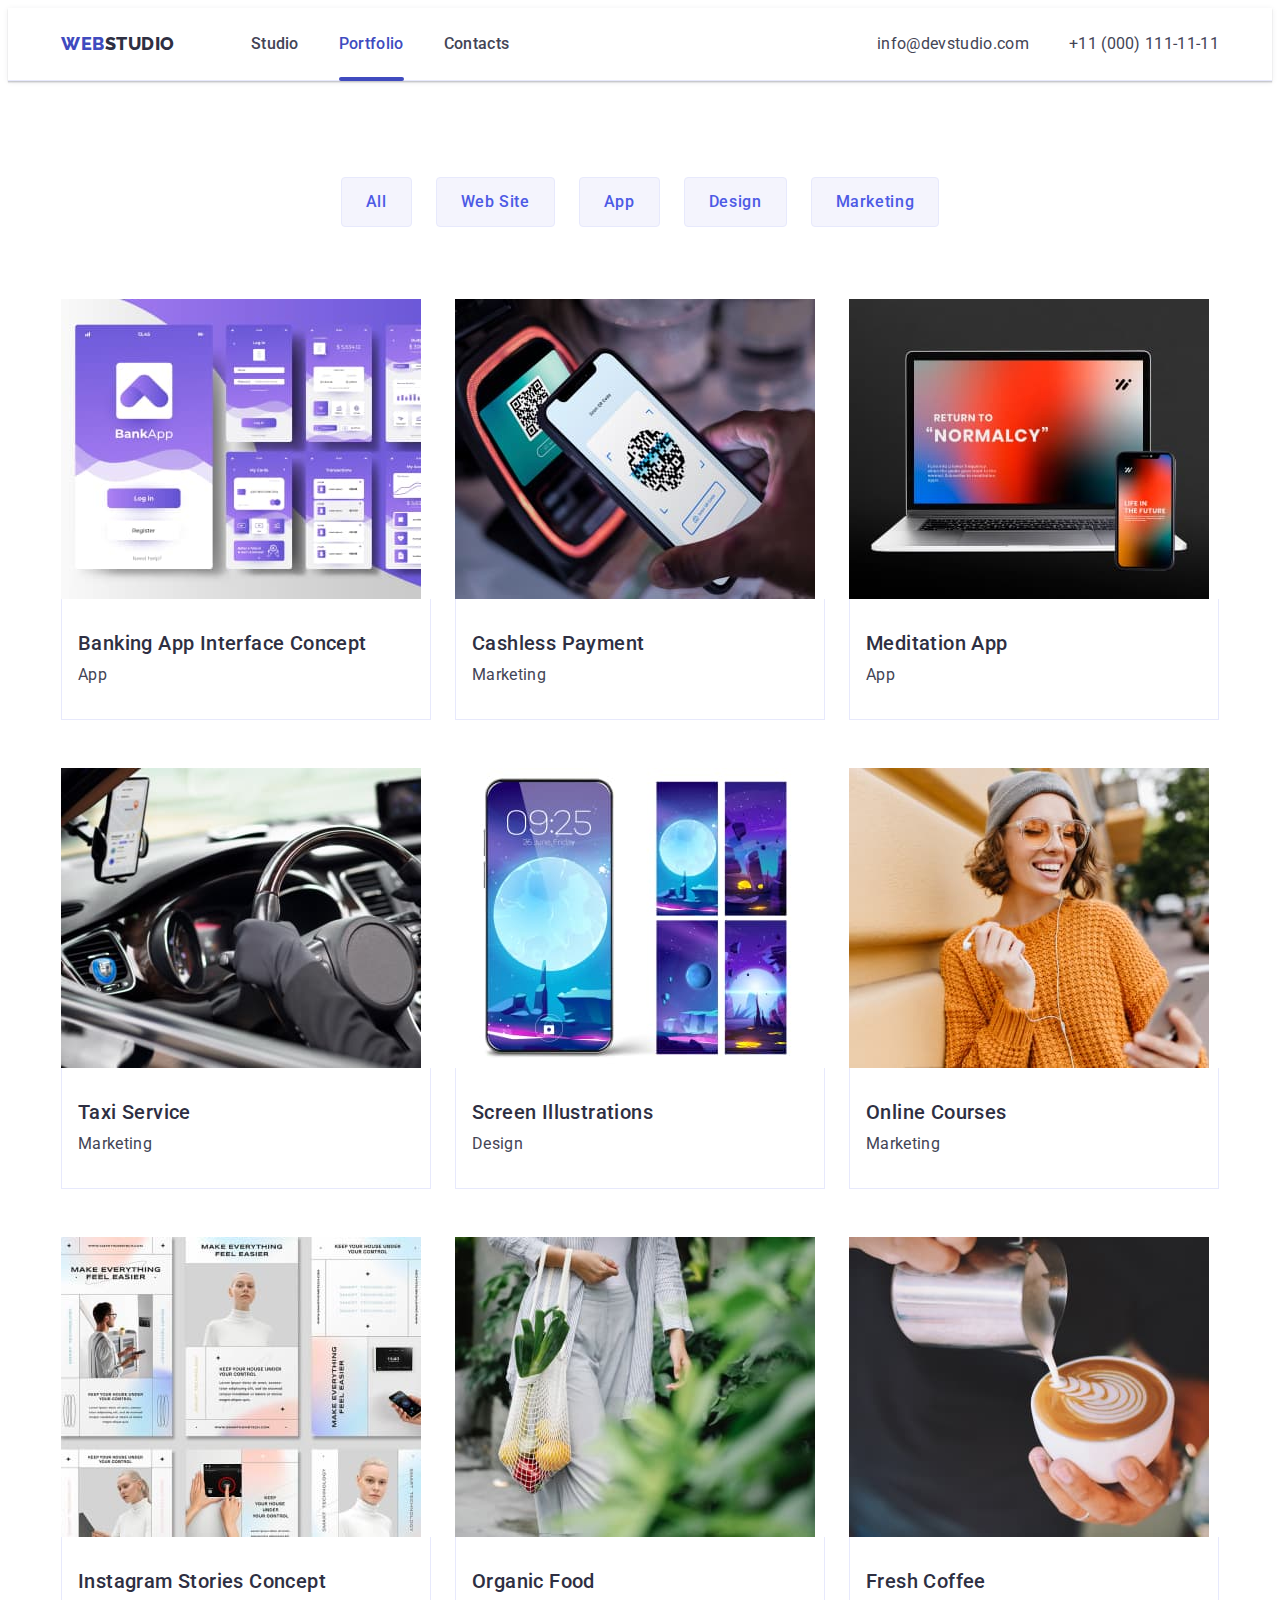
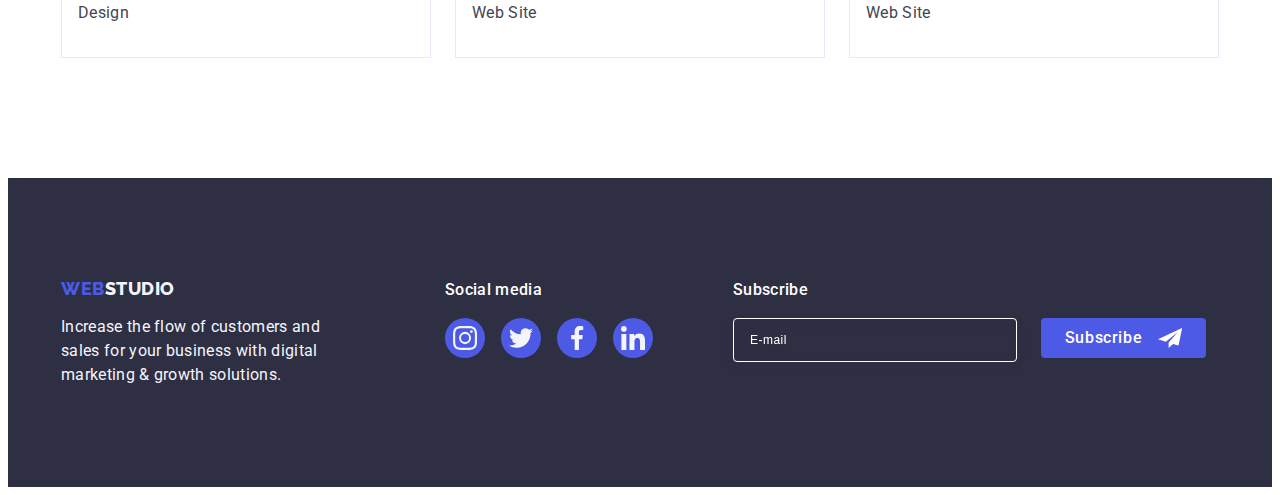
==== portfolio.html @ e2576be2 "Initial commit" ====
<!DOCTYPE html>
<html lang="en">
  <head>
    <meta charset="UTF-8" />
    <meta http-equiv="X-UA-Compatible" content="IE=edge" />
    <meta name="viewport" content="width=device-width, initial-scale=1.0" />
    <title>WebStudio</title>
    <link
      rel="stylesheet"
      href="https://cdnjs.cloudflare.com/ajax/libs/modern-normalize/2.0.0/modern-normalize.min.css"
      integrity="sha512-4xo8blKMVCiXpTaLzQSLSw3KFOVPWhm/TRtuPVc4WG6kUgjH6J03IBuG7JZPkcWMxJ5huwaBpOpnwYElP/m6wg=="
      crossorigin="anonymous"
      referrerpolicy="no-referrer"
    />
    <link rel="preconnect" href="https://fonts.googleapis.com" />
    <link rel="preconnect" href="https://fonts.gstatic.com" crossorigin />
    <link
      href="https://fonts.googleapis.com/css2?family=Montserrat:wght@400;700&family=Raleway:ital,wght@0,800;1,800&family=Roboto:ital,wght@0,400;0,500;0,700;0,900;1,400;1,500;1,700;1,900&display=swap"
      rel="stylesheet"
    />
    <link rel="stylesheet" href="./css/styles.css" />
  </head>

  <body>
    <header class="header">
      <div class="header-div container">
        <nav class="header-nav">
          <a href="./index.html" class="web link"
            >web<span class="studio">Studio</span></a
          >
          <ul class="navigation-list list">
            <li class="link-nav">
              <a href="./index.html" class="navigation-link link">Studio</a>
            </li>
            <li class="link-nav">
              <a href="./portfolio.html" class="navigation-link link current"
                >Portfolio</a
              >
            </li>
            <li class="link-nav">
              <a href="" class="navigation-link link">Contacts</a>
            </li>
          </ul>
        </nav>

        <address class="address">
          <ul class="address-list list">
            <li class="link-nav">
              <a href="mailto:info@devstudio.com" class="contacts link"
                >info@devstudio.com
              </a>
            </li>
            <li class="link-nav">
              <a href="tel:+110001111111" class="contacts link"
                >+11 (000) 111-11-11
              </a>
            </li>
          </ul>
        </address>
      </div>
    </header>

    <main>
      <!-- section1 -->
      <section class="section-portfolio">
        <div class="main container">
          <h1 class="visually-hidden">Portfolio_Menu</h1>
          <ul class="button-list list">
            <li class="list-portfoliobutton">
              <button type="button" class="button_navportfolio link">
                All
              </button>
            </li>
            <li class="list-portfoliobutton">
              <button type="button" class="button_navportfolio link">
                Web Site
              </button>
            </li>
            <li class="list-portfoliobutton">
              <button type="button" class="button_navportfolio link">
                App
              </button>
            </li>
            <li class="list-portfoliobutton">
              <button type="button" class="button_navportfolio link">
                Design
              </button>
            </li>
            <li class="list-portfoliobutton">
              <button type="button" class="button_navportfolio link">
                Marketing
              </button>
            </li>
          </ul>

          <ul class="full-navigation list">
            <li class="list-portfolioimg">
              <a
                href="./portfolio.html"
                class="portfolioimg link"
                target="_blank"
              >
                <div class="overlay">
                  <img
                    src="./images/8.jpg"
                    alt="Banking App Interface Concept"
                    width="360"
                    height="300"
                  />
                  <p class="overley-text">
                    14 Stylish and User-Friendly App Design Concepts · Task
                    Manager App · Calorie Tracker App · Exotic Fruit Ecommerce
                    App · Cloud Storage App
                  </p>
                </div>

                <div class="div-portfolio-item">
                  <h2 class="service-name">Banking App Interface Concept</h2>
                  <p class="service-app">App</p>
                </div>
              </a>
            </li>
            <li class="list-portfolioimg">
              <a
                href="./portfolio.html"
                class="portfolioimg link"
                target="_blank"
              >
                <div class="overlay">
                  <img
                    src="./images/9.jpg"
                    alt="Cashless Payment"
                    width="360"
                    height="300"
                  />
                  <p class="overley-text">
                    14 Stylish and User-Friendly App Design Concepts · Task
                    Manager App · Calorie Tracker App · Exotic Fruit Ecommerce
                    App · Cloud Storage App
                  </p>
                </div>
                <div class="div-portfolio-item">
                  <h2 class="service-name">Cashless Payment</h2>
                  <p class="service-app">Marketing</p>
                </div>
              </a>
            </li>
            <li class="list-portfolioimg">
              <a
                href="./portfolio.html"
                class="portfolioimg link"
                target="_blank"
              >
                <div class="overlay">
                  <img
                    src="./images/10.jpg"
                    alt="Meditation App "
                    width="360"
                    height="300"
                  />
                  <p class="overley-text">
                    14 Stylish and User-Friendly App Design Concepts · Task
                    Manager App · Calorie Tracker App · Exotic Fruit Ecommerce
                    App · Cloud Storage App
                  </p>
                </div>
                <div class="div-portfolio-item">
                  <h2 class="service-name">Meditation App</h2>
                  <p class="service-app">App</p>
                </div>
              </a>
            </li>
            <li class="list-portfolioimg">
              <a
                href="./portfolio.html"
                class="portfolioimg link"
                target="_blank"
              >
                <div class="overlay">
                  <img
                    src="./images/11.jpg"
                    alt="Taxi Service"
                    width="360"
                    height="300"
                  />
                  <p class="overley-text">
                    14 Stylish and User-Friendly App Design Concepts · Task
                    Manager App · Calorie Tracker App · Exotic Fruit Ecommerce
                    App · Cloud Storage App
                  </p>
                </div>
                <div class="div-portfolio-item">
                  <h2 class="service-name">Taxi Service</h2>
                  <p class="service-app">Marketing</p>
                </div>
              </a>
            </li>
            <li class="list-portfolioimg">
              <a
                href="./portfolio.html"
                class="portfolioimg link"
                target="_blank"
              >
                <div class="overlay">
                  <img
                    src="./images/12.jpg"
                    alt="Screen Illustrations"
                    width="360"
                    height="300"
                  />
                  <p class="overley-text">
                    14 Stylish and User-Friendly App Design Concepts · Task
                    Manager App · Calorie Tracker App · Exotic Fruit Ecommerce
                    App · Cloud Storage App
                  </p>
                </div>
                <div class="div-portfolio-item">
                  <h2 class="service-name">Screen Illustrations</h2>
                  <p class="service-app">Design</p>
                </div>
              </a>
            </li>
            <li class="list-portfolioimg">
              <a
                href="./portfolio.html"
                class="portfolioimg link"
                target="_blank"
              >
                <div class="overlay">
                  <img
                    src="./images/13.jpg"
                    alt="Online Courses"
                    width="360"
                    height="300"
                  />
                  <p class="overley-text">
                    14 Stylish and User-Friendly App Design Concepts · Task
                    Manager App · Calorie Tracker App · Exotic Fruit Ecommerce
                    App · Cloud Storage App
                  </p>
                </div>
                <div class="div-portfolio-item">
                  <h2 class="service-name">Online Courses</h2>
                  <p class="service-app">Marketing</p>
                </div>
              </a>
            </li>
            <li class="list-portfolioimg">
              <a
                href="./portfolio.html"
                class="portfolioimg link"
                target="_blank"
              >
                <div class="overlay">
                  <img
                    src="./images/14.jpg"
                    alt="Instagram Stories Concept"
                    width="360"
                    height="300"
                  />
                  <p class="overley-text">
                    14 Stylish and User-Friendly App Design Concepts · Task
                    Manager App · Calorie Tracker App · Exotic Fruit Ecommerce
                    App · Cloud Storage App
                  </p>
                </div>
                <div class="div-portfolio-item">
                  <h2 class="service-name">Instagram Stories Concept</h2>
                  <p class="service-app">Design</p>
                </div></a
              >
            </li>
            <li class="list-portfolioimg">
              <a
                href="./portfolio.html"
                class="portfolioimg link"
                target="_blank"
              >
                <div class="overlay">
                  <img
                    src="./images/15.jpg"
                    alt="Organic Food"
                    width="360"
                    height="300"
                  />
                  <p class="overley-text">
                    14 Stylish and User-Friendly App Design Concepts · Task
                    Manager App · Calorie Tracker App · Exotic Fruit Ecommerce
                    App · Cloud Storage App
                  </p>
                </div>
                <div class="div-portfolio-item">
                  <h2 class="service-name">Organic Food</h2>
                  <p class="service-app">Web Site</p>
                </div></a
              >
            </li>
            <li class="list-portfolioimg">
              <a
                href="./portfolio.html"
                class="portfolioimg link"
                target="_blank"
              >
                <div class="overlay">
                  <img
                    src="./images/16.jpg"
                    alt="Fresh Coffee"
                    width="360"
                    height="300"
                  />
                  <p class="overley-text">
                    14 Stylish and User-Friendly App Design Concepts · Task
                    Manager App · Calorie Tracker App · Exotic Fruit Ecommerce
                    App · Cloud Storage App
                  </p>
                </div>
                <div class="div-portfolio-item">
                  <h2 class="service-name">Fresh Coffee</h2>
                  <p class="service-app">Web Site</p>
                </div></a
              >
            </li>
          </ul>
        </div>
      </section>
    </main>

    <!-- footer -->
    <footer class="footer">
      <div class="div-footer container">
        <div class="footer-div-container">
          <a class="footer-web link" href="./index.html"
            >web<span class="footer-logo">Studio</span>
          </a>
          <p class="text">
            Increase the flow of customers and sales for your business with
            digital marketing & growth solutions.
          </p>
        </div>
        <div class="footer-social">
          <p class="footer-text">Social media</p>
          <ul class="footer-list-icons">
            <li class="footer-social-icons">
              <a class="footer-social-link" href="">
                <svg class="footer-svg-icons" width="24" height="24">
                  <use href="./images/icons.svg#icon-instagram"></use>
                </svg>
              </a>
            </li>
            <li class="footer-social-icons">
              <a class="footer-social-link" href="">
                <svg class="footer-svg-icons" width="24" height="24">
                  <use href="./images/icons.svg#icon-twitter"></use>
                </svg>
              </a>
            </li>
            <li class="footer-social-icons">
              <a class="footer-social-link" href="">
                <svg class="footer-svg-icons" width="24" height="24">
                  <use href="./images/icons.svg#icon-facebook"></use>
                </svg>
              </a>
            </li>
            <li class="footer-social-icons">
              <a class="footer-social-link" href="">
                <svg class="footer-svg-icons" width="24" height="24">
                  <use href="./images/icons.svg#icon-linkedin"></use>
                </svg>
              </a>
            </li>
          </ul>
        </div>
        <div class="footer-form">
          <p class="footer-p-text">Subscribe</p>
          <form class="form">
            <label class="form-label">
              <input
                class="form-input"
                type="email"
                name="email"
                placeholder="E-mail"
              />
            </label>
            <button class="form-button" type="submit" data-modal-open>
              Subscribe
              <svg class="footer-telegram-icons" width="24" height="24">
                <use href="./images/icons.svg#icon-icon-send"></use>
              </svg>
            </button>
          </form>
        </div>
      </div>
    </footer>
  </body>
</html>
---- css/styles.css ----
img {
  max-width: 100%;
  display: block;
}

:root {
  --primary-font: "Roboto", sans-serif;
  --second-primary-font: "Raleway", sans-serif;
  --primary-color: #434455;
  --secondary-color: #2e2f42;
  --white-color: #ffffff;
  --second-logo-color: #4d5ae5;
  --second-footer-logo-color: #f4f4fd;
  --primary-background-color: #ffffff;
  --secondary-background-color: #2e2f42;
  --gray-background-color: #f4f4fd;
  --accent-color: #4d5ae5;
  --accent-background-color: #f4f4fd;
  --active-accent-background-color: #404bbf;
  --custumers-icons-color: #8e8f99;
}

p,
h1,
h2,
h3,
h4,
h5,
h6 {
  margin-top: 0;
  margin-bottom: 0;
}
ul,
ol {
  padding-left: 0;
  margin: 0;
}

.container {
  width: 100%;
  max-width: 1158px;
  padding: 0 15px;
  margin: auto;
}
body {
  font-family: var(--primary-font);
  color: var(--primary-color);
  background-color: var(--white-color);
}

/* header */

.header {
  display: flex;
  margin: 0 auto;
  border-bottom: 1px solid #e7e9fc;
  box-shadow: 0px 2px 1px rgba(46, 47, 66, 0.08),
    0px 1px 1px rgba(46, 47, 66, 0.16), 0px 1px 6px rgba(46, 47, 66, 0.08);
}
.navigation-link {
  font-family: var(--primary-font);
  font-weight: 500;
  font-size: 16px;
  line-height: 1.5;
  letter-spacing: 0.02em;
  color: var(--secondary-colo);
  text-decoration: none;
  list-style: none;
  display: flex;
  padding-top: 24px;
  padding-bottom: 24px;
  transition: color 250ms cubic-bezier(0.4, 0, 0.2, 1);
}
.start {
  position: relative;
  transition: color 250ms cubic-bezier(0.4, 0, 0.2, 1);
  color: var(--active-accent-background-color);
}
.current:after {
  content: "";
  position: absolute;
  left: 0;
  bottom: -1px;
  background-color: #404bbf;
  height: 4px;
  border-radius: 2px;
  display: block;
  width: 100%;
}
.current {
  color: var(--active-accent-background-color);
  position: relative;
}
.header-nav {
  display: flex;
  align-items: center;
}

.header-div {
  display: flex;
  align-items: center;
}

.navigation-list {
  display: flex;
  flex-direction: row;
  align-items: flex-start;
  padding: 0px;
  gap: 40px;
  text-decoration: none;
}

.navigation-list .navigation-link.start::after {
  position: absolute;
  content: "";
  display: block;
  height: 4px;
  background-color: var(--active-accent-background-color);
  width: 100%;
  left: 0;
  bottom: -1px;
  border-radius: 2px;
}

.web {
  font-family: var(--second-primary-font);
  font-weight: 800;
  font-size: 18px;
  line-height: 1.17;
  letter-spacing: 0.03em;
  text-transform: uppercase;
  color: #404bbf;
  text-decoration: none;
  display: flex;
  flex-direction: row;
  align-items: center;
  flex-grow: 0;
  margin-left: 0px;
  margin-right: 76px;
  position: relative;
}

.studio {
  color: var(--secondary-color);
}

.link-nav {
  list-style: none;
  display: flex;
}

.navigation-link:hover {
  color: var(--active-accent-background-color);
  transition: background-color 250ms cubic-bezier(0.4, 0, 0.2, 1);
}

.navigation-link:focus {
  color: var(--active-accent-background-color);
  transition: background-color 250ms cubic-bezier(0.4, 0, 0.2, 1);
}

.address {
  font-style: normal;
  letter-spacing: 0.02em;
  list-style: none;
  display: flex;
  gap: 8px;
  flex-direction: row;
  margin-left: auto;
}

.address-list {
  display: flex;
  gap: 40px;
}

.contacts.link {
  font-family: var(--primary-font);
  font-style: normal;
  font-weight: 400;
  font-size: 16px;
  line-height: 1.5;
  color: var(--primary-color);
  text-decoration: none;
  transition: color 250ms cubic-bezier(0.4, 0, 0.2, 1);
}

.contacts.link:hover {
  color: var(--active-accent-background-color);
  transition: background-color 250ms cubic-bezier(0.4, 0, 0.2, 1);
  box-shadow: 0px 1px 6px rgba(46, 47, 66, 0.08),
    0px 1px 1px rgba(46, 47, 66, 0.16), 0px 2px 1px rgba(46, 47, 66, 0.08);
}

.contacts.link:focus {
  color: var(--active-accent-background-color);
  transition: background-color 250ms cubic-bezier(0.4, 0, 0.2, 1);
  box-shadow: 0px 1px 6px rgba(46, 47, 66, 0.08),
    0px 1px 1px rgba(46, 47, 66, 0.16), 0px 2px 1px rgba(46, 47, 66, 0.08);
}
/* -----indexhtml -------*/

.button_os {
  background: var(--accent-color);
  font-family: var(--primary-font);
  font-weight: 500;
  font-size: 16px;
  line-height: 1.5;
  color: var(--white-color);
  cursor: pointer;
}

/* section1 */

.div-section-one {
  padding-left: 0px;
}
.name {
  font-size: 56px;
  line-height: 1.07;
  letter-spacing: 0.02em;
  color: var(--white-color);
  text-align: center;
  max-width: 496px;
  margin-left: auto;
  margin-right: auto;
  margin-bottom: 48px;
}

.section-os {
  margin-left: auto;
  margin-right: auto;
  max-width: 1440px;
  color: var(--secondary-color);
  background-color: var(--secondary-color);
  padding: 188px 0;

  background-image: linear-gradient(
      rgba(46, 47, 66, 0.7),
      rgba(46, 47, 66, 0.7)
    ),
    url(../images/herobg.jpg);
  background-repeat: no-repeat;
  background-position: center;
  background-size: cover;
}

.button {
  background-color: var(--accent-color);
  font-family: var(--primary-font);
  font-weight: 500;
  font-size: 16px;
  line-height: 1.5;
  letter-spacing: 0.04em;
  color: var(--white-color);
  cursor: pointer;
  display: block;
  border: none;
  border-radius: 4px;
  gap: 10px;
  width: 169px;
  height: 56px;
  min-width: 169px;
  margin-left: auto;
  margin-right: auto;
  transition: background-color 250ms cubic-bezier(0.4, 0, 0.2, 1);
}
.button:is(:hover, :focus) {
  background-color: #404bbf;
}

/* section 2 */

.div-icon {
  display: flex;
  align-items: center;
  justify-content: center;
  height: 112px;
  background-color: #f4f4fd;
  border-radius: 4px;
  margin-bottom: 8px;
}
.about-us-hidden {
  position: absolute;
  width: 1px;
  height: 1px;
  margin: -1px;
  border: 0;
  padding: 0;
  white-space: nowrap;
  clip-path: inset(100%);
  clip: rect(0 0 0 0);
  overflow: hidden;
}
.visually-hidden {
  position: absolute;
  width: 1px;
  height: 1px;
  margin: -1px;
  border: 0;
  padding: 0;
  white-space: nowrap;
  clip-path: inset(100%);
  clip: rect(0 0 0 0);
  overflow: hidden;
}
.about-us {
  padding: 120px 0;
}

.about_us_menu {
  margin-bottom: 8px;
  font-weight: 500;
  font-size: 20px;
}

.menu-list {
  display: flex;
  gap: 24px;
  flex-direction: row;
}

.description {
  font-family: var(--primary-font);
  font-style: normal;
  font-weight: 400;
  letter-spacing: 0.02em;
  font-size: 16px;
  line-height: 1.5;
  color: var(--primary-color);
}

.description.four {
  text-align: center;
}

.list-aboutus {
  list-style: none;
  font-weight: 500;
  font-size: 20px;
  line-height: 1.2;
  letter-spacing: 0.02em;
  color: var(--secondary-color);
  width: calc((100% - 72px) / 4);
}

/* section 3 */

.section-menu {
  padding-bottom: 120px;
  margin-bottom: 0px;
}

.feature-name {
  font-size: 36px;
  line-height: 1.11;
  text-align: center;
  letter-spacing: 0.02em;
  text-transform: capitalize;
  color: var(--secondary-color);
  margin-bottom: 72px;
}

.feature-list.list {
  list-style: none;
  display: flex;
  gap: 24px;
}

.pictures {
  list-style: none;
  width: calc((100% - 48px) / 3);
  border: 1px solid #e7e9fc;
}
/* section 4 */
.section-team {
  background-color: var(--gray-background-color);
  padding: 120px 0;
}

.our-team {
  background-color: var(--gray-background-color);
  font-size: 36px;
  line-height: 1.11;
  text-align: center;
  letter-spacing: 0.02em;
  text-transform: capitalize;
  color: var(--secondary-color);
  list-style: none;
  margin-bottom: 72px;
}

.portfolioimg link {
  background-color: var(--white-color);
}

.our-team-photo.link {
  font-size: 36px;
  line-height: 1.11;
  text-align: center;
  letter-spacing: 0.02em;
  text-transform: capitalize;
  color: var(--secondary-color);
  background-color: var(--white-color);
  list-style: none;
  display: block;
  flex-basis: calc((100% - 72px) / 4);
  border-radius: 0px 0px 4px 4px;
  box-shadow: 0px 1px 6px rgba(46, 47, 66, 0.08),
    0px 1px 1px rgba(46, 47, 66, 0.16), 0px 2px 1px rgba(46, 47, 66, 0.08);
}

.our-team-list {
  display: flex;
  gap: 24px;
}

.about-us-menu {
  font-family: var(--primary-font);
  font-style: normal;
  font-weight: 500;
  font-size: 20px;
  line-height: 1.2;
  letter-spacing: 0.02em;
  margin-bottom: 8px;
}

.team-name {
  display: flex;
  flex-direction: column;
  justify-content: center;
  align-items: center;
  padding: 32px 0;
}

.circle {
  width: 40px;
  height: 40px;
  border-radius: 50%;
  list-style: none;
}

.cosial-list {
  display: flex;
  gap: 24px;
  justify-content: center;
}

.cosial-link {
  width: 100%;
  height: 100%;
  display: flex;
  align-items: center;
  justify-content: center;
  background-color: var(--accent-color);
  border-radius: 50%;
  transition: background-color 250ms cubic-bezier(0.4, 0, 0.2, 1);
}

.cosial-link:hover,
.cosial-link:focus {
  background-color: #404bbf;
}

.icon {
  fill: #f4f4fd;
}
.description-four {
  font-size: 16px;
  line-height: 1.5;
  letter-spacing: 0.02em;
  text-align: center;
  margin-bottom: 8px;
}

/* section 5 */
.last-section-icons {
  padding: 120px 0;
}
.custumers {
  font-size: 36px;
  line-height: 1.11;
  color: var(--secondary-background-color);
  margin-bottom: 72px;
  text-align: center;
}
.custumers-list {
  display: flex;
  gap: 24px;
  list-style: none;
}
.custumers-list-icons {
  width: calc((100% - 120px) / 6);
  height: 88px;
}
.custumers-div-icon {
  width: 100%;
  height: 100%;
  border: 1px solid #8e8f99;
  border-radius: 4px;
  display: flex;
  align-items: center;
  justify-content: center;
  color: var(--custumers-icons-color);
  transition: border-color 250ms cubic-bezier(0.4, 0, 0.2, 1),
    color 250ms cubic-bezier(0.4, 0, 0.2, 1);
}

.custumers-svg-icons:is(:hover, :focus) {
  border-color: #404bbf;
  color: #404bbf;
}
.custumers-svg-icons {
  fill: currentColor;
}

/* -----footer------*/
.footer-web {
  display: inline-block;
  margin-bottom: 16px;
  font-family: var(--second-primary-font);
  font-weight: 800;
  font-size: 18px;
  line-height: 1.17;
  letter-spacing: 0.03em;
  text-transform: uppercase;
  color: var(--accent-color);
  text-decoration: none;
}

.text {
  color: var(--gray-background-color);
  letter-spacing: 0.02em;
  line-height: 1.5;
  width: 264px;
}

.footer {
  background-color: var(--secondary-color);
  padding: 100px 0;
  display: block;
}

.footer-logo {
  color: var(--gray-background-color);
}
.div-footer {
  display: flex;
  align-items: baseline;
}
.footer-div-container {
  margin-right: 120px;
}
.footer-text {
  font-weight: 500;
  font-size: 16px;
  line-height: 1.5;
  letter-spacing: 0.02em;
  color: var(--white-color);
  margin-bottom: 16px;
}
.footer-list-icons {
  display: flex;
  gap: 16px;
}
.footer-social-icons {
  width: 40px;
  height: 40px;
}
.custumers-div-icon:hover,
.custumers-div-icon:focus {
  color: #404bbf;
  border-color: #404bbf;
}
.footer-social-link {
  list-style: none;
}

.footer-social-link {
  width: 100%;
  height: 100%;
  background-color: var(--accent-color);
  border-radius: 50%;
  display: flex;
  align-items: center;
  justify-content: center;
  transition: background-color 250ms cubic-bezier(0.4, 0, 0.2, 1);
}
.footer-svg-icons {
  fill: var(--gray-background-color);
}
.footer-social-link:is(:hover, :focus) {
  background-color: #31d0aa;
}

/* -----homework5------*/
.footer-p-text {
  margin-bottom: 16px;
  font-weight: 500;
  font-size: 16px;
  line-height: 1.5;
  letter-spacing: 0.02em;
  color: #ffffff;
}
.form {
  display: flex;
  gap: 24px;
}
.form-input {
  width: 264px;
  height: 40px;
  border: 1px solid #ffffff;
  font-size: 12px;
  line-height: 1.5;
  letter-spacing: 0.04em;
  padding-left: 16px;
  filter: drop-shadow(0px 4px 4px rgba(0, 0, 0, 0.15));
  border-radius: 4px;
  color: #ffffff;
  background-color: transparent;
}
.form-button {
  min-width: 165px;
  height: 40px;
  display: flex;
  justify-content: center;
  align-items: center;
  font-family: "Roboto", sans-serif;
  font-size: 16px;
  font-weight: 500;
  line-height: 1.5;
  letter-spacing: 0.04em;
  color: #ffffff;
  cursor: pointer;
  background-color: #4d5ae5;
  border: none;
  border-radius: 4px;
}
.footer-telegram-icons {
  margin-left: 16px;
  fill: #ffffff;
}
.form-input::placeholder {
  color: var(--primary-background-color);
}

.form-button:hover,
.form-button:focus {
  background-color: #31d0aa;
}

/* -----modal window JS------*/
.modal-window {
  position: fixed;
  top: 0;
  left: 0;
  width: 100%;
  height: 100%;
  background-color: rgba(46, 47, 66, 0.4);
  transition: opacity 250ms cubic-bezier(0.4, 0, 0.2, 1);
  visibility: 250ms cubic-bezier(0.4, 0, 0.2, 1);
}

.modal {
  position: absolute;
  top: 50%;
  left: 50%;
  transform: translate(-50%, -50%) scale(1);
  width: 408px;
  min-height: 584px;
  background: #fcfcfc;
  border-radius: 4px;
  transition: transform 250ms cubic-bezier(0.4, 0, 0.2, 1);
  box-shadow: 0px 1px 1px rgba(0, 0, 0, 0.14), 0px 1px 3px rgba(0, 0, 0, 0.12),
    0px 2px 1px rgba(0, 0, 0, 0.2);
  padding-top: 72px;
  padding-left: 24px;
  padding-right: 24px;
  padding-bottom: 24px;
}

.close-window {
  display: flex;
  align-items: center;
  justify-content: center;
  background-color: #e7e9fc;
  position: absolute;
  top: 24px;
  right: 24px;
  width: 24px;
  height: 24px;
  border-radius: 50%;
  border: 1px solid rgba(0, 0, 0, 0.1);
  padding: 0;
  cursor: pointer;
  transition: background-color 250ms cubic-bezier(0.4, 0, 0.2, 1),
    border 250ms cubic-bezier(0.4, 0, 0.2, 1);
}

.close-window:hover,
.close-window:focus {
  background-color: #404bbf;
  border: 0;
  fill: #ffffff;
}

.icon-close {
  transition: fill 250ms cubic-bezier(0.4, 0, 0.2, 1);
  align-items: center;
  justify-content: center;
}

.icon-close:hover,
.icon-close:focus {
  fill: #ffffff;
}
.modal-tittle {
  font-family: "Roboto";
  font-style: normal;
  font-weight: 500;
  font-size: 16px;
  text-align: center;
  letter-spacing: 0.02em;
  color: #2e2f42;
  line-height: 1.5;
  margin-bottom: 16px;
}
.contact-user {
  margin-bottom: 8px;
}
.text-area-user {
  margin-bottom: 16px;
}

.new-modal-form {
  display: flex;
  flex-direction: column;
  border: none;
  max-width: 408px;
  background: #fcfcfc;
  width: 100%;
}

.new-modal-form:focus-within {
  border-color: #2196f3;
}
.modal-label {
  display: block;
  position: relative;
  color: #8e8f99;
  margin-bottom: 4px;
  line-height: 1.17;
  letter-spacing: 0.04em;
  font-size: 12px;
}

.modal-label:focus-within {
  color: #2196f3;
}
.input-form {
  display: block;
  width: 100%;
  height: 40px;
  outline: transparent;
  color: rgba(46, 47, 66, 0.4);
  border-radius: 4px;
  border: 1px solid rgba(46, 47, 66, 0.4);
  background-color: transparent;
  transition: border-color 250ms cubic-bezier(0.4, 0, 0.2, 1);
  resize: none;
  padding-left: 38px;
}
.input-form::placeholder {
  color: #616161;
  font-family: var(--primary-font);
  font-style: normal;
  font-weight: 400;
  font-size: 12px;
  line-height: calc(14 / 12);
  letter-spacing: 0.04em;
  color: rgba(46, 47, 66, 0.4);
}

.input-modal:focus-within + .icon-modal {
  fill: var(--second-logo-color);
}

.form-icons {
  position: absolute;
  fill: #2e2f42;
  top: 50%;
  left: 16px;
  transform: translateY(-50%);
  transition: fill 250ms cubic-bezier(0.4, 0, 0.2, 1);
}
.form-icons:focus {
  fill: #4d5ae5;
}
.label-comment::placeholder {
  color: #8e8f99;
  font-size: 12px;
  line-height: 1.17;
  letter-spacing: 0.04em;
}
.label-comment {
  display: block;
  resize: none;
  width: 100%;
  height: 120px;
  font-size: 12px;
  line-height: 1.17;
  letter-spacing: 0.04em;
  padding: 8px 16px;
  color: rgba(46, 47, 66, 0.4);
  border: 1px solid rgba(46, 47, 66, 0.4);
  border-radius: 4px;
  background-color: transparent;
  outline: transparent;
  transition: border-color 250ms cubic-bezier(0.4, 0, 0.2, 1);
}
.input-form:focus {
  border-color: #4d5ae5;
}
.label-comment:focus {
  border-color: #4d5ae5;
}
input::placeholder {
  color: rgba(46, 47, 66, 0.4);
  font-weight: 400;
}

.check-box {
  margin-bottom: 24px;
}

.checkbox-label {
  font-size: 12px;
  line-height: 1.17;
  letter-spacing: 0.04em;
  color: var(--custumers-icons-color);
}

.check-box-block {
  width: 16px;
  height: 16px;
  border: 1px solid rgba(46, 47, 66, 0.4);
  border-radius: 2px;
  display: inline-flex;
  justify-content: center;
  align-items: center;
  fill: transparent;
  transition: background-color 250ms cubic-bezier(0.4, 0, 0.2, 1),
    border 250ms cubic-bezier(0.4, 0, 0.2, 1),
    fill 250ms cubic-bezier(0.4, 0, 0.2, 1);
  margin-right: 8px;
}
.input-checkbox:focus + .checkbox-label > .check-box-block {
  border-color: var(--active-accent-background-color);
}

.input-checkbox:checked + .checkbox-label > .check-box-block {
  background-color: var(--active-accent-background-color);
  border: none;
  fill: #f4f4fd;
}

.privacy-policy {
  text-decoration-line: underline;
  color: var(--second-logo-color);
}
.send {
  display: block;
  min-width: 169px;
  height: 56px;
  padding: 0;
  align-self: center;
  font-family: "Roboto", sans-serif;
  font-weight: 500;
  font-size: 16px;
  line-height: 1.5;
  letter-spacing: 0.04em;
  cursor: pointer;
  background-color: #4d5ae5;
  border: none;
  border-radius: 4px;
  box-shadow: 0px 4px 4px rgba(0, 0, 0, 0.15);
  transition: background-color 250ms cubic-bezier(0.4, 0, 0.2, 1);
  color: #ffffff;
}
.send:hover,
.send:focus {
  background: var(--active-accent-background-color);
}
.text-area-user {
  margin-bottom: 16px;
}
input:focus + .form-icons {
  fill: #4d5ae5;
  border-color: #4d5ae5;
}
.footer-form {
  margin-left: 80px;
}
.input-icon {
  position: relative;
}
/* -------portfolio page-------- */

.section-portfolio {
  list-style: none;
  padding: 96px 0 120px 0;
}

.button-list {
  text-decoration: none;
  display: flex;
  gap: 24px;
  justify-content: center;
  margin-bottom: 72px;
}

.button_navportfolio {
  background-color: var(--gray-background-color);
  color: var(--accent-color);
  font-family: var(--primary-font);
  font-weight: 500;
  font-size: 16px;
  line-height: 1.5;
  text-align: center;
  letter-spacing: 0.04em;
  text-decoration: none;
  padding: 12px 24px;
  border-radius: 4px;
  border: 1px solid #e7e9fc;
  transition: color 250ms cubic-bezier(0.4, 0, 0.2, 1),
    background-color 250ms cubic-bezier(0.4, 0, 0.2, 1),
    border-color 250ms cubic-bezier(0.4, 0, 0.2, 1),
    box-shadow 250ms cubic-bezier(0.4, 0, 0.2, 1);
}

.list-portfoliobutton {
  list-style: none;
}

.list-portfolioimg {
  list-style: none;
  width: calc((100% - 48px) / 3);
}

.list-portfolioimg:hover,
.list-portfolioimg:focus {
  box-shadow: 0px 1px 6px rgba(46, 47, 66, 0.08),
    0px 1px 1px rgba(46, 47, 66, 0.16), 0px 2px 1px rgba(46, 47, 66, 0.08);
}

.button_navportfolio:is(:hover, :focus) {
  color: var(--white-color);
  background-color: #404bbf;
  cursor: pointer;
  border: 1px solid transparent;
  box-shadow: 0px 3px 1px rgba(0, 0, 0, 0.1), 0px 2px 1px rgba(0, 0, 0, 0.08),
    0px 2px 2px rgba(0, 0, 0, 0.12);
}

.full-navigation {
  display: flex;
  flex-wrap: wrap;
  column-gap: 24px;
  row-gap: 48px;
}

.portfolioimg {
  text-decoration: none;
  display: block;
  transition: box-shadow 250ms cubic-bezier(0.4, 0, 0.2, 1);
}

.portfolioimg:hover,
.portfolioimg:focus {
  box-shadow: 0px 1px 6px rgba(46, 47, 66, 0.08),
    0px 1px 1px rgba(46, 47, 66, 0.16), 0px 2px 1px rgba(46, 47, 66, 0.08);
}

.div-portfolio-item {
  padding: 32px 16px;
  border: 1px solid #e7e9fc;
  border-top: none;
}

.service-name {
  font-weight: 500;
  font-size: 20px;
  line-height: 1.2;
  letter-spacing: 0.02em;
  color: var(--secondary-color);
  text-decoration: none;
  margin-bottom: 8px;
}

.service-app {
  font-size: 16px;
  line-height: 1.5;
  letter-spacing: 0.02em;
  color: var(--primary-color);
  text-decoration: none;
  transform: translateY(0%);
}

.overlay {
  position: relative;
  overflow: hidden;
}

.overley-text {
  top: 0;
  line-height: 1.5;
  font-size: 16px;
  letter-spacing: 0.02em;
  color: var(--gray-background-color);
  padding: 40px 32px;
  position: absolute;
  width: 360px;
  height: 300px;

  background-color: var(--accent-color);
  transform: translateY(100%);
  transition: transform 250ms cubic-bezier(0.4, 0, 0.2, 1);
}

.portfolioimg:hover .overley-text,
.portfolioimg:focus .overley-text {
  transform: translateY(0%);
  box-shadow: 0px 1px 6px rgba(46, 47, 66, 0.08),
    0px 1px 1px rgba(46, 47, 66, 0.16), 0px 2px 1px rgba(46, 47, 66, 0.08);
}

.is-hidden {
  opacity: 0;
  pointer-events: none;
  visibility: hidden;
}
.footer-social-icons {
  list-style: none;
}
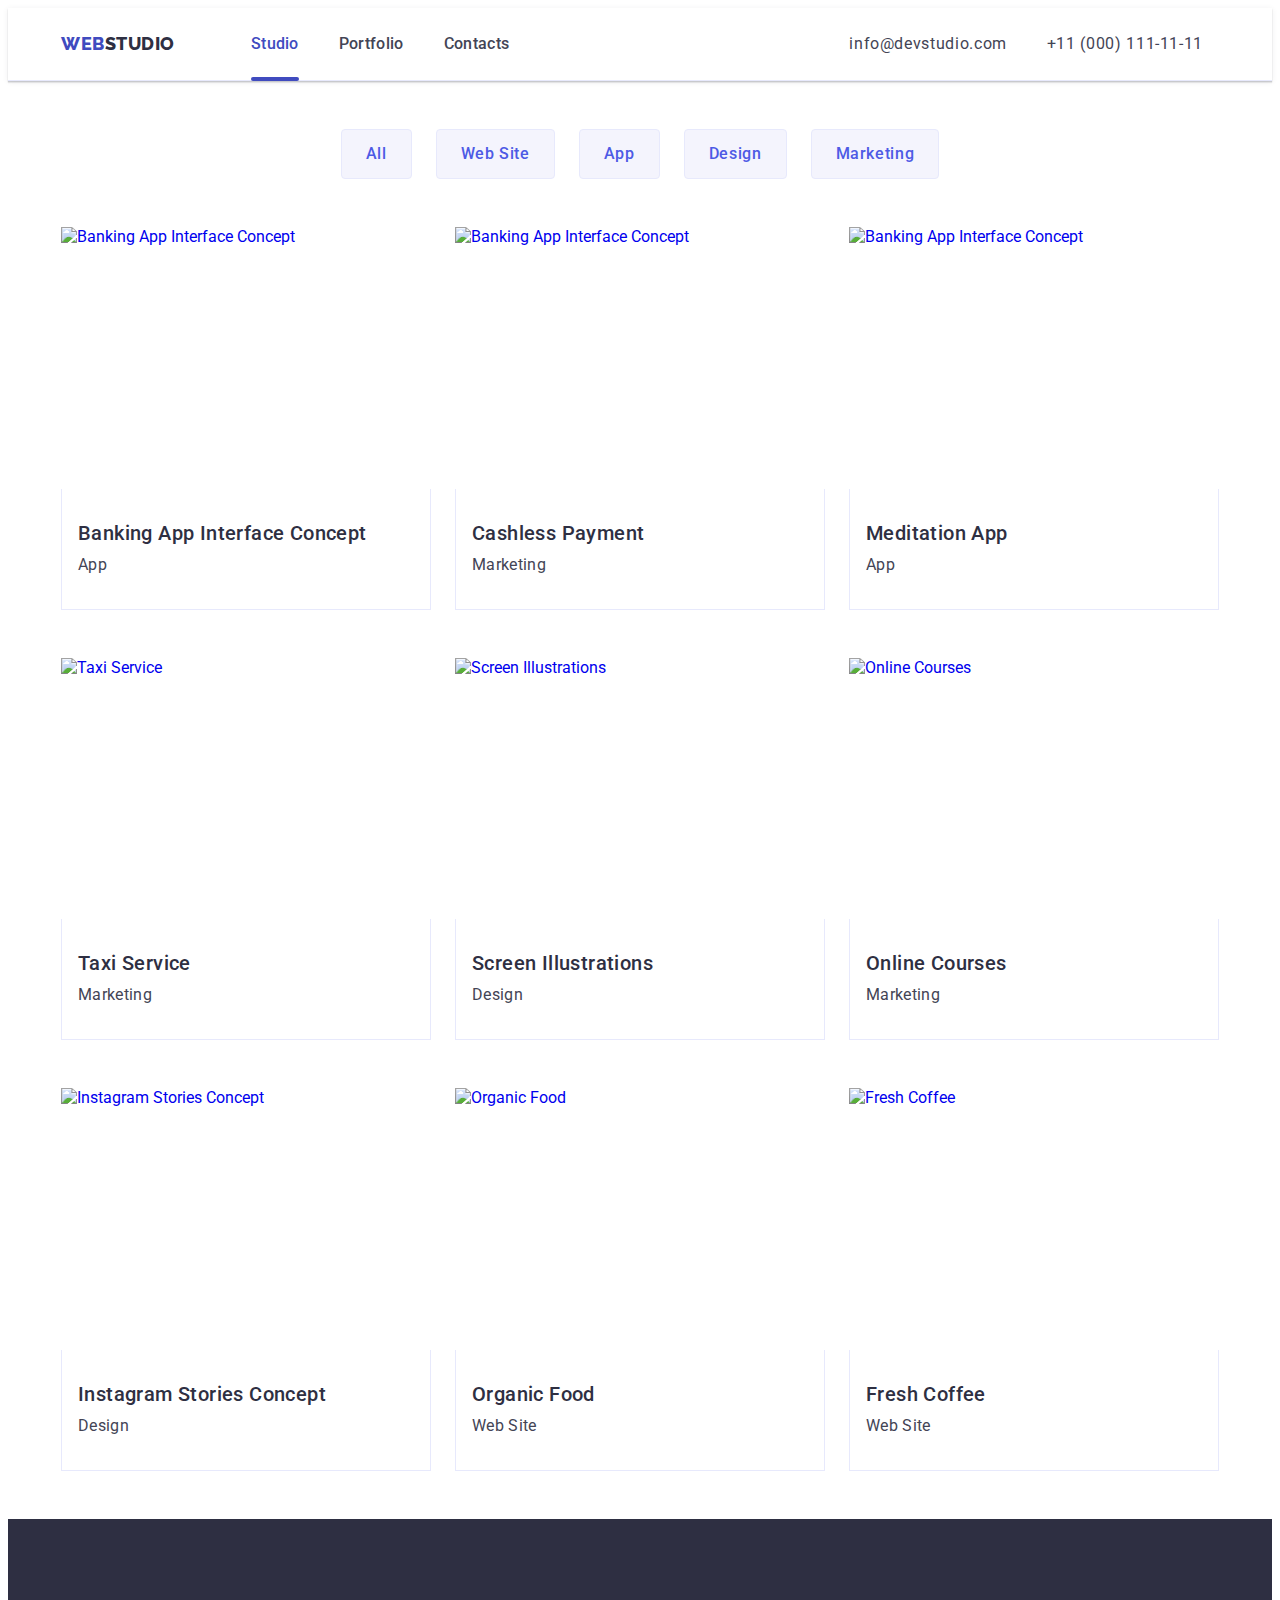
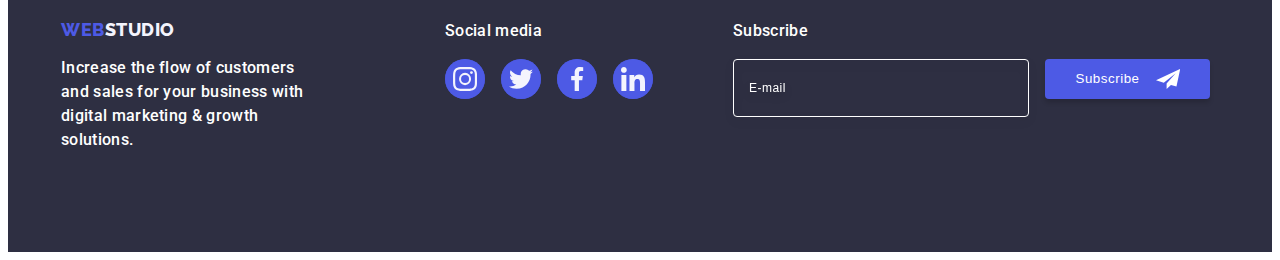
==== commit cf0a7263: "save4" ====
--- a/portfolio.html
+++ b/portfolio.html
@@ -3,6 +3,8 @@
   <head>
     <meta charset="UTF-8" />
     <meta http-equiv="X-UA-Compatible" content="IE=edge" />
+    <meta name="viewport" content="width=device-width, initial-scale=1.0" />
+    <meta charset="utf-8" />
     <meta name="viewport" content="width=device-width, initial-scale=1.0" />
     <title>WebStudio</title>
     <link
@@ -30,10 +32,12 @@
           >
           <ul class="navigation-list list">
             <li class="link-nav">
-              <a href="./index.html" class="navigation-link link">Studio</a>
+              <a href="./index.html" class="navigation-link link start"
+                >Studio</a
+              >
             </li>
             <li class="link-nav">
-              <a href="./portfolio.html" class="navigation-link link current"
+              <a href="./portfolio.html" class="navigation-link link"
                 >Portfolio</a
               >
             </li>
@@ -57,6 +61,78 @@
             </li>
           </ul>
         </address>
+        <button type="button" class="header-burger js-open-menu">
+          <svg class="icon-header-burger" width="32" height="22">
+            <use
+              href="./images/charm_menu-hamburger (1)-converted.svg#icon-charm_menu-hamburger"
+            ></use>
+          </svg>
+        </button>
+      </div>
+      <div class="mobile-container js-menu-container">
+        <button class="mobile-close-btn js-close-menu" type="button">
+          <svg class="" width="8" height="8">
+            <use
+              href="./images/symbol-defs.svg#icon-close-black-18dp-2-1-1-1"
+            ></use>
+          </svg>
+        </button>
+        <nav class="mobile-nav">
+          <ul class="mobile-nav-list list">
+            <li class="mobile-nav-item">
+              <a href="./index.html" class="mobile-link link">Studio</a>
+            </li>
+            <li class="mobile-nav-item">
+              <a href="./portfolio.html" class="mobile-link link">Portfolio</a>
+            </li>
+            <li class="mobile-nav-item">
+              <a href="" class="mobile-link link">Contacts</a>
+            </li>
+          </ul>
+        </nav>
+
+        <div class="mobile-soc-icons">
+          <address class="mobile-contact">
+            <ul class="mobile-contact-list list">
+              <li class="mobile-mail-item">
+                <a href="tel:+110001111111" class="mobile-tel link"
+                  >+11 (000) 111-11-11
+                </a>
+              </li>
+              <li class="mobile-contact-item">
+                <a href="mailto:info@devstudio.com" class="mobile-mail link"
+                  >info@devstudio.com
+                </a>
+              </li>
+            </ul>
+          </address>
+          <ul class="mobile-cosial-list">
+            <li class="mobile-item-list">
+              <a class="mobile-cosial-link" href="">
+                <svg class="mobile-icon" width="24" height="24">
+                  <use href="./images/icons.svg#icon-instagram"></use></svg
+              ></a>
+            </li>
+            <li class="mobile-item-list">
+              <a class="mobile-cosial-link" href=""
+                ><svg class="mobile-icon" width="24" height="24">
+                  <use href="./images/icons.svg#icon-twitter"></use></svg
+              ></a>
+            </li>
+            <li class="mobile-item-list">
+              <a class="mobile-cosial-link" href="">
+                <svg class="mobile-icon" width="24" height="24">
+                  <use href="./images/icons.svg#icon-facebook"></use></svg
+              ></a>
+            </li>
+            <li class="mobile-item-list">
+              <a class="mobile-cosial-link" href=""
+                ><svg class="mobile-icon" width="24" height="24">
+                  <use href="./images/icons.svg#icon-linkedin"></use></svg
+              ></a>
+            </li>
+          </ul>
+        </div>
       </div>
     </header>
 
@@ -101,12 +177,36 @@
                 target="_blank"
               >
                 <div class="overlay">
-                  <img
-                    src="./images/8.jpg"
-                    alt="Banking App Interface Concept"
-                    width="360"
-                    height="300"
-                  />
+                  <picture>
+                    <source
+                      srcset="
+                        ./images/Photo-1.jpg                1x,
+                        ./images/imgportpholiodesk-1-2x.jpg 2x
+                      "
+                      media="(min-width: 1158px)"
+                    />
+                    <source
+                      srcset="
+                        ./images/imgportpholiotab-1-1x.jpg 1x,
+                        ./images/imgportpholiotab-1-2x.jpg 2x
+                      "
+                      media="(min-width: 768px)"
+                    />
+                    <source
+                      srcset="
+                        ./images/imgportpholio-1-1x.jpg 1x,
+                        ./images/imgportfolio-1-2x.jpg  2x
+                      "
+                      media="(max-width: 767px)"
+                    />
+                    <img
+                      src="./images/imgportpholio-1-1x.jpg"
+                      alt="Banking App Interface Concept"
+                      width="396"
+                      height="280"
+                    />
+                  </picture>
+
                   <p class="overley-text">
                     14 Stylish and User-Friendly App Design Concepts · Task
                     Manager App · Calorie Tracker App · Exotic Fruit Ecommerce
@@ -127,12 +227,35 @@
                 target="_blank"
               >
                 <div class="overlay">
-                  <img
-                    src="./images/9.jpg"
-                    alt="Cashless Payment"
-                    width="360"
-                    height="300"
-                  />
+                  <picture>
+                    <source
+                      srcset="
+                        ./images/Photo-2.jpg                1x,
+                        ./images/imgportpholiodesk-2-2x.jpg 2x
+                      "
+                      media="(min-width: 1158px)"
+                    />
+                    <source
+                      srcset="
+                        ./images/imgportpholiotab-2-1x.jpg 1x,
+                        ./images/imgportpholiotab-2-2x.jpg 2x
+                      "
+                      media="(min-width: 768px)"
+                    />
+                    <source
+                      srcset="
+                        ./images/imgportpholio-2-1x.jpg 1x,
+                        ./images/imgportfolio-2-2x.jpg  2x
+                      "
+                      media="(max-width: 767px)"
+                    />
+                    <img
+                      src="./images/imgportpholio-2-1x.jpg"
+                      alt="Banking App Interface Concept"
+                      width="396"
+                      height="280"
+                    />
+                  </picture>
                   <p class="overley-text">
                     14 Stylish and User-Friendly App Design Concepts · Task
                     Manager App · Calorie Tracker App · Exotic Fruit Ecommerce
@@ -152,12 +275,35 @@
                 target="_blank"
               >
                 <div class="overlay">
-                  <img
-                    src="./images/10.jpg"
-                    alt="Meditation App "
-                    width="360"
-                    height="300"
-                  />
+                  <picture>
+                    <source
+                      srcset="
+                        ./images/Photo-3.jpg                1x,
+                        ./images/imgportpholiodesk-3-2x.jpg 2x
+                      "
+                      media="(min-width: 1158px)"
+                    />
+                    <source
+                      srcset="
+                        ./images/imgportpholiotab-3-1x.jpg 1x,
+                        ./images/imgportpholiotab-3-2x.jpg 2x
+                      "
+                      media="(min-width: 768px)"
+                    />
+                    <source
+                      srcset="
+                        ./images/imgportpholio-3-1x.jpg 1x,
+                        ./images/imgportfolio-3-2x.jpg  2x
+                      "
+                      media="(max-width: 767px)"
+                    />
+                    <img
+                      src="./images/imgportpholio-3-1x.jpg"
+                      alt="Banking App Interface Concept"
+                      width="396"
+                      height="280"
+                    />
+                  </picture>
                   <p class="overley-text">
                     14 Stylish and User-Friendly App Design Concepts · Task
                     Manager App · Calorie Tracker App · Exotic Fruit Ecommerce
@@ -177,12 +323,36 @@
                 target="_blank"
               >
                 <div class="overlay">
-                  <img
-                    src="./images/11.jpg"
-                    alt="Taxi Service"
-                    width="360"
-                    height="300"
-                  />
+                  <picture>
+                    <source
+                      srcset="
+                        ./images/Photo-4.jpg                1x,
+                        ./images/imgportpholiodesk-4-2x.jpg 2x
+                      "
+                      media="(min-width: 1158px)"
+                    />
+                    <source
+                      srcset="
+                        ./images/imgportpholiotab-4-1x.jpg 1x,
+                        ./images/imgportpholiotab-4-2x.jpg 2x
+                      "
+                      media="(min-width: 768px)"
+                    />
+                    <source
+                      srcset="
+                        ./images/imgportpholio-4-1x.jpg 1x,
+                        ./images/imgportfolio-4-2x.jpg  2x
+                      "
+                      media="(max-width: 767px)"
+                    />
+                    <img
+                      src="./images/imgportpholio-4-1x.jpg"
+                      alt="Taxi Service"
+                      width="396"
+                      height="280"
+                    />
+                  </picture>
+
                   <p class="overley-text">
                     14 Stylish and User-Friendly App Design Concepts · Task
                     Manager App · Calorie Tracker App · Exotic Fruit Ecommerce
@@ -202,12 +372,36 @@
                 target="_blank"
               >
                 <div class="overlay">
-                  <img
-                    src="./images/12.jpg"
-                    alt="Screen Illustrations"
-                    width="360"
-                    height="300"
-                  />
+                  <picture>
+                    <source
+                      srcset="
+                        ./images/Photo-5.jpg                1x,
+                        ./images/imgportpholiodesk-5-2x.jpg 2x
+                      "
+                      media="(min-width: 1158px)"
+                    />
+                    <source
+                      srcset="
+                        ./images/imgportpholiotab-5-1x.jpg 1x,
+                        ./images/imgportpholiotab-5-2x.jpg 2x
+                      "
+                      media="(min-width: 768px)"
+                    />
+                    <source
+                      srcset="
+                        ./images/imgportpholio-5-1x.jpg 1x,
+                        ./images/imgportfolio-5-2x.jpg  2x
+                      "
+                      media="(max-width: 767px)"
+                    />
+                    <img
+                      src="./images/imgportpholio-5-1x.jpg"
+                      alt="Screen Illustrations"
+                      width="396"
+                      height="280"
+                    />
+                  </picture>
+
                   <p class="overley-text">
                     14 Stylish and User-Friendly App Design Concepts · Task
                     Manager App · Calorie Tracker App · Exotic Fruit Ecommerce
@@ -227,12 +421,35 @@
                 target="_blank"
               >
                 <div class="overlay">
-                  <img
-                    src="./images/13.jpg"
-                    alt="Online Courses"
-                    width="360"
-                    height="300"
-                  />
+                  <picture>
+                    <source
+                      srcset="
+                        ./images/Photo-6.jpg                1x,
+                        ./images/imgportpholiodesk-6-2x.jpg 2x
+                      "
+                      media="(min-width: 1158px)"
+                    />
+                    <source
+                      srcset="
+                        ./images/imgportpholiotab-6-1x.jpg 1x,
+                        ./images/imgportpholiotab-6-2x.jpg 2x
+                      "
+                      media="(min-width: 768px)"
+                    />
+                    <source
+                      srcset="
+                        ./images/imgportpholio-6-1x.jpg 1x,
+                        ./images/imgportfolio-6-2x.jpg  2x
+                      "
+                      media="(max-width: 767px)"
+                    />
+                    <img
+                      src="./images/imgportpholio-6-1x.jpg"
+                      alt="Online Courses"
+                      width="396"
+                      height="280"
+                    />
+                  </picture>
                   <p class="overley-text">
                     14 Stylish and User-Friendly App Design Concepts · Task
                     Manager App · Calorie Tracker App · Exotic Fruit Ecommerce
@@ -252,12 +469,36 @@
                 target="_blank"
               >
                 <div class="overlay">
-                  <img
-                    src="./images/14.jpg"
-                    alt="Instagram Stories Concept"
-                    width="360"
-                    height="300"
-                  />
+                  <picture>
+                    <source
+                      srcset="
+                        ./images/Photo-7.jpg                1x,
+                        ./images/imgportpholiodesk-7-2x.jpg 2x
+                      "
+                      media="(min-width: 1158px)"
+                    />
+                    <source
+                      srcset="
+                        ./images/imgportpholiotab-7-1x.jpg 1x,
+                        ./images/imgportpholiotab-7-2x.jpg 2x
+                      "
+                      media="(min-width: 768px)"
+                    />
+                    <source
+                      srcset="
+                        ./images/imgportpholio-7-1x.jpg 1x,
+                        ./images/imgportfolio-7-2x.jpg  2x
+                      "
+                      media="(max-width: 767px)"
+                    />
+                    <img
+                      src="./images/imgportpholio-7-1x.jpg"
+                      alt="Instagram Stories Concept"
+                      width="396"
+                      height="280"
+                    />
+                  </picture>
+
                   <p class="overley-text">
                     14 Stylish and User-Friendly App Design Concepts · Task
                     Manager App · Calorie Tracker App · Exotic Fruit Ecommerce
@@ -277,12 +518,36 @@
                 target="_blank"
               >
                 <div class="overlay">
-                  <img
-                    src="./images/15.jpg"
-                    alt="Organic Food"
-                    width="360"
-                    height="300"
-                  />
+                  <picture>
+                    <source
+                      srcset="
+                        ./images/Photo-8.jpg                1x,
+                        ./images/imgportpholiodesk-8-2x.jpg 2x
+                      "
+                      media="(min-width: 1158px)"
+                    />
+                    <source
+                      srcset="
+                        ./images/imgportpholiotab-8-1x.jpg 1x,
+                        ./images/imgportpholiotab-8-2x.jpg 2x
+                      "
+                      media="(min-width: 768px)"
+                    />
+                    <source
+                      srcset="
+                        ./images/imgportpholio-8-1x.jpg 1x,
+                        ./images/imgportfolio-8-2x.jpg  2x
+                      "
+                      media="(max-width: 767px)"
+                    />
+                    <img
+                      src="./images/imgportpholio-8-1x.jpg"
+                      alt="Organic Food"
+                      width="396"
+                      height="280"
+                    />
+                  </picture>
+
                   <p class="overley-text">
                     14 Stylish and User-Friendly App Design Concepts · Task
                     Manager App · Calorie Tracker App · Exotic Fruit Ecommerce
@@ -302,12 +567,35 @@
                 target="_blank"
               >
                 <div class="overlay">
-                  <img
-                    src="./images/16.jpg"
-                    alt="Fresh Coffee"
-                    width="360"
-                    height="300"
-                  />
+                  <picture>
+                    <source
+                      srcset="
+                        ./images/Photo-9.jpg                1x,
+                        ./images/imgportpholiodesk-9-2x.jpg 2x
+                      "
+                      media="(min-width: 1158px)"
+                    />
+                    <source
+                      srcset="
+                        ./images/imgportpholiotab-9-1x.jpg 1x,
+                        ./images/imgportpholiotab-9-2x.jpg 2x
+                      "
+                      media="(min-width: 768px)"
+                    />
+                    <source
+                      srcset="
+                        ./images/imgportpholio-9-1x.jpg 1x,
+                        ./images/imgportfolio-9-2x.jpg  2x
+                      "
+                      media="(max-width: 767px)"
+                    />
+                    <img
+                      src="./images/imgportpholio-9-1x.jpg"
+                      alt="Fresh Coffee"
+                      width="396"
+                      height="280"
+                    />
+                  </picture>
                   <p class="overley-text">
                     14 Stylish and User-Friendly App Design Concepts · Task
                     Manager App · Calorie Tracker App · Exotic Fruit Ecommerce
@@ -327,8 +615,8 @@
 
     <!-- footer -->
     <footer class="footer">
-      <div class="div-footer container">
-        <div class="footer-div-container">
+      <div class="footer-main container">
+        <div class="footer-div">
           <a class="footer-web link" href="./index.html"
             >web<span class="footer-logo">Studio</span>
           </a>
@@ -338,53 +626,53 @@
           </p>
         </div>
         <div class="footer-social">
-          <p class="footer-text">Social media</p>
-          <ul class="footer-list-icons">
-            <li class="footer-social-icons">
-              <a class="footer-social-link" href="">
-                <svg class="footer-svg-icons" width="24" height="24">
-                  <use href="./images/icons.svg#icon-instagram"></use>
-                </svg>
-              </a>
-            </li>
-            <li class="footer-social-icons">
-              <a class="footer-social-link" href="">
-                <svg class="footer-svg-icons" width="24" height="24">
-                  <use href="./images/icons.svg#icon-twitter"></use>
-                </svg>
-              </a>
-            </li>
-            <li class="footer-social-icons">
-              <a class="footer-social-link" href="">
-                <svg class="footer-svg-icons" width="24" height="24">
-                  <use href="./images/icons.svg#icon-facebook"></use>
-                </svg>
-              </a>
-            </li>
-            <li class="footer-social-icons">
-              <a class="footer-social-link" href="">
-                <svg class="footer-svg-icons" width="24" height="24">
-                  <use href="./images/icons.svg#icon-linkedin"></use>
-                </svg>
-              </a>
+          <p class="text social-media">Social media</p>
+          <ul class="footer-cosial-list">
+            <li class="circle">
+              <a class="footer-cosial-link" href="">
+                <svg class="footer-icon" width="24" height="24">
+                  <use href="./images/icons.svg#icon-instagram"></use></svg
+              ></a>
+            </li>
+            <li class="circle">
+              <a class="footer-cosial-link" href=""
+                ><svg class="footer-icon" width="24" height="24">
+                  <use href="./images/icons.svg#icon-twitter"></use></svg
+              ></a>
+            </li>
+            <li class="circle">
+              <a class="footer-cosial-link" href="">
+                <svg class="footer-icon" width="24" height="24">
+                  <use href="./images/icons.svg#icon-facebook"></use></svg
+              ></a>
+            </li>
+            <li class="circle">
+              <a class="footer-cosial-link" href=""
+                ><svg class="footer-icon" width="24" height="24">
+                  <use href="./images/icons.svg#icon-linkedin"></use></svg
+              ></a>
             </li>
           </ul>
         </div>
-        <div class="footer-form">
-          <p class="footer-p-text">Subscribe</p>
-          <form class="form">
-            <label class="form-label">
+
+        <div class="footer-div-input">
+          <p class="text-subscribe">Subscribe</p>
+
+          <form class="form-subscribe">
+            <label class="label-subscribe" for="subscribe">
               <input
-                class="form-input"
+                class="input-subscribe"
                 type="email"
-                name="email"
+                id="subscribe"
+                name="subscribe"
                 placeholder="E-mail"
               />
             </label>
-            <button class="form-button" type="submit" data-modal-open>
+
+            <button class="btn-subscribe" type="submit">
               Subscribe
-              <svg class="footer-telegram-icons" width="24" height="24">
-                <use href="./images/icons.svg#icon-icon-send"></use>
+              <svg class="subscribe-icon" width="24" height="24">
+                <use href="./images/symbol.svg#icon-icon-sendfly-1"></use>
               </svg>
             </button>
           </form>
--- a/css/styles.css
+++ b/css/styles.css
@@ -1,125 +1,206 @@
-img {
-  max-width: 100%;
-  display: block;
-}
-
 :root {
   --primary-font: "Roboto", sans-serif;
   --second-primary-font: "Raleway", sans-serif;
   --primary-color: #434455;
   --secondary-color: #2e2f42;
   --white-color: #ffffff;
-  --second-logo-color: #4d5ae5;
-  --second-footer-logo-color: #f4f4fd;
-  --primary-background-color: #ffffff;
-  --secondary-background-color: #2e2f42;
   --gray-background-color: #f4f4fd;
   --accent-color: #4d5ae5;
-  --accent-background-color: #f4f4fd;
   --active-accent-background-color: #404bbf;
-  --custumers-icons-color: #8e8f99;
-}
-
-p,
+  --gray-color: #8e8f99;
+}
+
+body {
+  font-family: var(--primary-font);
+  color: var(--primary-color);
+  background-color: var(--white-color);
+}
+
+img {
+  display: block;
+  max-width: 100%;
+  height: auto;
+}
+
 h1,
 h2,
 h3,
 h4,
 h5,
-h6 {
-  margin-top: 0;
-  margin-bottom: 0;
-}
+p {
+  margin-top: 0px;
+  margin-bottom: 0px;
+}
+
 ul,
 ol {
-  padding-left: 0;
-  margin: 0;
+  list-style: none;
+  margin: 0px;
+  padding-left: 0px;
 }
 
 .container {
+  min-width: 320px;
+  max-width: 428px;
+  padding: 0 16px;
+  margin: 0 auto;
+}
+
+@media screen and (min-width: 768px) {
+  .container {
+    width: 768px;
+    max-width: 100%;
+    margin: 0 auto;
+  }
+}
+
+@media screen and (min-width: 1158px) {
+  .container {
+    width: 1158px;
+    max-width: 100%;
+    padding: 0 15px;
+    margin: 0 auto;
+  }
+}
+
+.navigation-list {
+  display: none;
+}
+
+.header-burger {
+  border: none;
+  background: transparent;
+  margin-left: auto;
+}
+
+@media screen and (min-width: 768px) {
+  .header-burger {
+    display: none;
+  }
+}
+
+.mobile-container {
+  position: fixed;
+  top: 0;
+  left: 0;
   width: 100%;
-  max-width: 1158px;
+  height: 100%;
+  padding: 80px 35px 32px 40px;
+  background-color: var(--white-color);
+  z-index: 999;
+  transform: translateX(100%);
+  transition: transform 250ms ease-in-out;
+  display: flex;
+  flex-direction: column;
+}
+
+.mobile-nav-list {
+  display: flex;
+  flex-direction: column;
+  gap: 40px;
+}
+
+.mobile-nav {
+  margin-bottom: auto;
+}
+
+.mobile-contact-list {
+  display: flex;
+  flex-direction: column;
+  gap: 40px;
+}
+
+.mobile-tel {
+  text-decoration: none;
+  font-family: var(--primary-font);
+  font-style: normal;
+  font-weight: 700;
+  font-size: 36px;
+  line-height: calc(40 / 36);
+  letter-spacing: 0.02em;
+  text-transform: capitalize;
+  color: #4d5ae5;
+}
+
+.mobile-mail {
+  text-decoration: none;
+  font-family: var(--primary-font);
+  font-style: normal;
+  font-weight: 500;
+  font-size: 20px;
+  line-height: calc(24 / 20);
+  letter-spacing: 0.02em;
+  color: #434455;
+}
+
+.mobile-link {
+  color: var(--primary-color);
+  font-size: 36px;
+  font-family: Roboto;
+  font-weight: 700;
+  line-height: 40px;
+  letter-spacing: 0.72px;
+  text-transform: capitalize;
+  text-decoration: none;
+}
+.mobile-link.current {
+  color: var(--active-accent-background-color);
+}
+
+.mobile-container.is-open {
+  transform: translateX(0);
+}
+
+.mobile-cosial-list {
+  display: flex;
+  gap: 56px;
+  margin-top: 48px;
+  margin-left: auto;
+}
+
+.mobile-item-list {
+  background-color: var(--accent-color);
+  width: 40px;
+  height: 40px;
+  border-radius: 50%;
+}
+
+.mobile-cosial-link {
+  width: 100%;
+  height: 100%;
+  display: flex;
+  align-items: center;
+  justify-content: center;
+  background-color: var(--accent-color);
+  border-radius: 50%;
+}
+
+.mobile-close-btn {
+  background: #e7e9fc;
+  border: 1px solid rgba(0, 0, 0, 0.1);
+  width: 24px;
+  height: 24px;
+  position: absolute;
+  right: 24px;
+  top: 24px;
+  display: flex;
+  align-items: center;
+  justify-content: center;
+  border-radius: 50%;
+}
+
+.header {
   padding: 0 15px;
-  margin: auto;
-}
-body {
-  font-family: var(--primary-font);
-  color: var(--primary-color);
-  background-color: var(--white-color);
-}
-
-/* header */
-
-.header {
-  display: flex;
-  margin: 0 auto;
   border-bottom: 1px solid #e7e9fc;
   box-shadow: 0px 2px 1px rgba(46, 47, 66, 0.08),
     0px 1px 1px rgba(46, 47, 66, 0.16), 0px 1px 6px rgba(46, 47, 66, 0.08);
 }
-.navigation-link {
-  font-family: var(--primary-font);
-  font-weight: 500;
-  font-size: 16px;
-  line-height: 1.5;
-  letter-spacing: 0.02em;
-  color: var(--secondary-colo);
-  text-decoration: none;
-  list-style: none;
-  display: flex;
-  padding-top: 24px;
-  padding-bottom: 24px;
-  transition: color 250ms cubic-bezier(0.4, 0, 0.2, 1);
-}
-.start {
-  position: relative;
-  transition: color 250ms cubic-bezier(0.4, 0, 0.2, 1);
-  color: var(--active-accent-background-color);
-}
-.current:after {
-  content: "";
-  position: absolute;
-  left: 0;
-  bottom: -1px;
-  background-color: #404bbf;
-  height: 4px;
-  border-radius: 2px;
-  display: block;
-  width: 100%;
-}
-.current {
-  color: var(--active-accent-background-color);
-  position: relative;
-}
-.header-nav {
-  display: flex;
+
+.header-div {
+  display: flex;
+  margin-left: auto;
   align-items: center;
-}
-
-.header-div {
-  display: flex;
-  align-items: center;
-}
-
-.navigation-list {
-  display: flex;
-  flex-direction: row;
-  align-items: flex-start;
-  padding: 0px;
-  gap: 40px;
-  text-decoration: none;
-}
-
-.navigation-list .navigation-link.start::after {
-  position: absolute;
-  content: "";
-  display: block;
-  height: 4px;
-  background-color: var(--active-accent-background-color);
-  width: 100%;
-  left: 0;
-  bottom: -1px;
-  border-radius: 2px;
+  height: 70px;
 }
 
 .web {
@@ -134,8 +215,6 @@
   display: flex;
   flex-direction: row;
   align-items: center;
-  flex-grow: 0;
-  margin-left: 0px;
   margin-right: 76px;
   position: relative;
 }
@@ -144,34 +223,22 @@
   color: var(--secondary-color);
 }
 
+.address-list {
+  display: none;
+  flex-direction: row;
+  display: flex;
+  gap: 40px;
+}
+
 .link-nav {
   list-style: none;
   display: flex;
 }
 
-.navigation-link:hover {
-  color: var(--active-accent-background-color);
-  transition: background-color 250ms cubic-bezier(0.4, 0, 0.2, 1);
-}
-
-.navigation-link:focus {
-  color: var(--active-accent-background-color);
-  transition: background-color 250ms cubic-bezier(0.4, 0, 0.2, 1);
-}
-
 .address {
-  font-style: normal;
-  letter-spacing: 0.02em;
-  list-style: none;
-  display: flex;
-  gap: 8px;
-  flex-direction: row;
   margin-left: auto;
-}
-
-.address-list {
-  display: flex;
-  gap: 40px;
+  padding-top: 24px;
+  display: none;
 }
 
 .contacts.link {
@@ -185,64 +252,283 @@
   transition: color 250ms cubic-bezier(0.4, 0, 0.2, 1);
 }
 
-.contacts.link:hover {
-  color: var(--active-accent-background-color);
-  transition: background-color 250ms cubic-bezier(0.4, 0, 0.2, 1);
-  box-shadow: 0px 1px 6px rgba(46, 47, 66, 0.08),
-    0px 1px 1px rgba(46, 47, 66, 0.16), 0px 2px 1px rgba(46, 47, 66, 0.08);
-}
-
-.contacts.link:focus {
-  color: var(--active-accent-background-color);
-  transition: background-color 250ms cubic-bezier(0.4, 0, 0.2, 1);
-  box-shadow: 0px 1px 6px rgba(46, 47, 66, 0.08),
-    0px 1px 1px rgba(46, 47, 66, 0.16), 0px 2px 1px rgba(46, 47, 66, 0.08);
-}
-/* -----indexhtml -------*/
-
-.button_os {
-  background: var(--accent-color);
-  font-family: var(--primary-font);
-  font-weight: 500;
-  font-size: 16px;
-  line-height: 1.5;
-  color: var(--white-color);
-  cursor: pointer;
-}
-
-/* section1 */
-
-.div-section-one {
-  padding-left: 0px;
-}
-.name {
-  font-size: 56px;
-  line-height: 1.07;
-  letter-spacing: 0.02em;
-  color: var(--white-color);
-  text-align: center;
-  max-width: 496px;
-  margin-left: auto;
-  margin-right: auto;
-  margin-bottom: 48px;
-}
-
-.section-os {
-  margin-left: auto;
-  margin-right: auto;
-  max-width: 1440px;
+@media screen and (min-width: 320px) and (max-width: 427px) {
+  .mobile-tel {
+    font-size: 26px;
+  }
+  .mobile-cosial-list {
+    gap: 24px;
+  }
+}
+
+@media screen and (min-width: 768px) {
+  .header {
+    flex-direction: row;
+  }
+
+  .header-div {
+    height: 72px;
+    margin: 0 auto;
+  }
+
+  .address-list {
+    flex-direction: column;
+
+    top: 16px;
+    right: 16px;
+    gap: 12px;
+    display: flex;
+  }
+
+  .header-nav {
+    display: flex;
+    flex-direction: row;
+    align-items: center;
+  }
+
+  .contacts.link:hover {
+    color: var(--active-accent-background-color);
+    transition: background-color 250ms cubic-bezier(0.4, 0, 0.2, 1);
+    box-shadow: 0px 1px 6px rgba(46, 47, 66, 0.08),
+      0px 1px 1px rgba(46, 47, 66, 0.16), 0px 2px 1px rgba(46, 47, 66, 0.08);
+  }
+
+  .contacts.link:focus {
+    color: var(--active-accent-background-color);
+    transition: background-color 250ms cubic-bezier(0.4, 0, 0.2, 1);
+    box-shadow: 0px 1px 6px rgba(46, 47, 66, 0.08),
+      0px 1px 1px rgba(46, 47, 66, 0.16), 0px 2px 1px rgba(46, 47, 66, 0.08);
+  }
+
+  .address {
+    cursor: pointer;
+    display: flex;
+    flex-direction: column;
+    padding: 0 16px;
+  }
+
+  .navigation-list {
+    display: flex;
+    flex-direction: row;
+    align-items: flex-start;
+    padding: 0px;
+    gap: 40px;
+    text-decoration: none;
+  }
+
+  .link-nav {
+  }
+
+  .contacts.link {
+    text-decoration: none;
+    display: flex;
+    font-weight: 400;
+    font-size: 12px;
+    line-height: calc(14 / 12);
+    letter-spacing: 0.04em;
+    color: #434455;
+    transition: color 250ms cubic-bezier(0.4, 0, 0.2, 1);
+    cursor: pointer;
+  }
+
+  .navigation-link {
+    text-decoration: none;
+    display: flex;
+    font-family: var(--primary-font);
+    font-weight: 500;
+    font-size: 16px;
+    line-height: 1.5;
+    letter-spacing: 0.02em;
+    color: var(--secondary-colo);
+    text-decoration: none;
+    list-style: none;
+    display: flex;
+    padding: 24px 0;
+    transition: color 250ms cubic-bezier(0.4, 0, 0.2, 1);
+  }
+
+  .navigation-link:hover {
+    color: var(--active-accent-background-color);
+    transition: background-color 250ms cubic-bezier(0.4, 0, 0.2, 1);
+  }
+
+  .navigation-link:focus {
+    color: var(--active-accent-background-color);
+    transition: background-color 250ms cubic-bezier(0.4, 0, 0.2, 1);
+  }
+
+  .navigation-list .navigation-link.start::after {
+    position: absolute;
+    content: "";
+    display: block;
+    height: 4px;
+    background-color: var(--active-accent-background-color);
+    width: 100%;
+    left: 0;
+    bottom: -1px;
+    border-radius: 2px;
+  }
+
+  .start {
+    position: relative;
+    transition: color 250ms cubic-bezier(0.4, 0, 0.2, 1);
+    color: var(--active-accent-background-color);
+  }
+}
+
+@media screen and (min-width: 1158px) {
+  .address {
+    font-style: normal;
+    letter-spacing: 0.02em;
+    list-style: none;
+    display: flex;
+    flex-direction: row;
+    align-items: center;
+    gap: 8px;
+  }
+
+  .address-list {
+    flex-direction: row;
+    justify-content: center;
+    align-items: center;
+    gap: 40px;
+    top: 24px;
+    right: 156px;
+  }
+
+  .header {
+    display: flex;
+    align-items: center;
+    margin: 0 auto;
+    border-bottom: 1px solid #e7e9fc;
+    box-shadow: 0px 2px 1px rgba(46, 47, 66, 0.08),
+      0px 1px 1px rgba(46, 47, 66, 0.16), 0px 1px 6px rgba(46, 47, 66, 0.08);
+  }
+
+  .navigation-link {
+    font-family: var(--primary-font);
+    font-weight: 500;
+    font-size: 16px;
+    line-height: 1.5;
+    letter-spacing: 0.02em;
+    color: var(--secondary-colo);
+    text-decoration: none;
+    list-style: none;
+    display: flex;
+    padding-top: 24px;
+    padding-bottom: 24px;
+    transition: color 250ms cubic-bezier(0.4, 0, 0.2, 1);
+  }
+
+  .start {
+    position: relative;
+    transition: color 250ms cubic-bezier(0.4, 0, 0.2, 1);
+    color: var(--active-accent-background-color);
+  }
+
+  .header-nav {
+    display: flex;
+    align-items: center;
+  }
+
+  .header-div {
+    display: flex;
+    align-items: center;
+  }
+
+  .web {
+    font-family: var(--second-primary-font);
+    font-weight: 800;
+    font-size: 18px;
+    line-height: 1.17;
+    letter-spacing: 0.03em;
+    text-transform: uppercase;
+    color: #404bbf;
+    text-decoration: none;
+    display: flex;
+    flex-direction: row;
+    align-items: center;
+    flex-grow: 0;
+    margin-left: 0px;
+    margin-right: 76px;
+    position: relative;
+  }
+
+  .studio {
+    color: var(--secondary-color);
+  }
+
+  .contacts.link {
+    font-family: var(--primary-font);
+    font-style: normal;
+    font-weight: 400;
+    font-size: 16px;
+    line-height: 1.5;
+    color: var(--primary-color);
+    text-decoration: none;
+    transition: color 250ms cubic-bezier(0.4, 0, 0.2, 1);
+  }
+
+  .contacts.link:hover {
+    color: var(--active-accent-background-color);
+    transition: background-color 250ms cubic-bezier(0.4, 0, 0.2, 1);
+    box-shadow: 0px 1px 6px rgba(46, 47, 66, 0.08),
+      0px 1px 1px rgba(46, 47, 66, 0.16), 0px 2px 1px rgba(46, 47, 66, 0.08);
+  }
+
+  .contacts.link:focus {
+    color: var(--active-accent-background-color);
+    transition: background-color 250ms cubic-bezier(0.4, 0, 0.2, 1);
+    box-shadow: 0px 1px 6px rgba(46, 47, 66, 0.08),
+      0px 1px 1px rgba(46, 47, 66, 0.16), 0px 2px 1px rgba(46, 47, 66, 0.08);
+  }
+}
+
+/* __________hero_________ */
+
+.hero {
+  /* min-width: 428px; */
+  /* height: 432px; */
+  margin: 0 auto;
   color: var(--secondary-color);
   background-color: var(--secondary-color);
-  padding: 188px 0;
-
   background-image: linear-gradient(
       rgba(46, 47, 66, 0.7),
       rgba(46, 47, 66, 0.7)
     ),
-    url(../images/herobg.jpg);
+    url(../images/Dark-bgoffice-mob-1x.jpg);
   background-repeat: no-repeat;
   background-position: center;
   background-size: cover;
+  padding: 112px 0;
+}
+@media (min-device-pixel-ratio: 2),
+  (min-resolution: 192dpi),
+  (min-resolution: 2dppx) {
+  .hero {
+    background-image: linear-gradient(
+        rgba(46, 47, 66, 0.7),
+        rgba(46, 47, 66, 0.7)
+      ),
+      url(../images/Dark-bgoffice-mob-2x.jpg);
+  }
+}
+
+.div-section-one {
+  /* padding-left: 0px; */
+  /* padding-top: 112px; */
+}
+
+.name {
+  font-size: 36px;
+  line-height: calc(40 / 36);
+  letter-spacing: 0.02em;
+  color: var(--white-color);
+  text-align: center;
+  max-width: 320px;
+  margin: 0 auto 72px;
+  /* padding-bottom: 72px; */
+  display: flex;
 }
 
 .button {
@@ -258,40 +544,129 @@
   border: none;
   border-radius: 4px;
   gap: 10px;
-  width: 169px;
   height: 56px;
   min-width: 169px;
   margin-left: auto;
   margin-right: auto;
   transition: background-color 250ms cubic-bezier(0.4, 0, 0.2, 1);
 }
-.button:is(:hover, :focus) {
-  background-color: #404bbf;
-}
-
-/* section 2 */
-
-.div-icon {
-  display: flex;
-  align-items: center;
-  justify-content: center;
-  height: 112px;
-  background-color: #f4f4fd;
-  border-radius: 4px;
-  margin-bottom: 8px;
-}
-.about-us-hidden {
-  position: absolute;
-  width: 1px;
-  height: 1px;
-  margin: -1px;
-  border: 0;
-  padding: 0;
-  white-space: nowrap;
-  clip-path: inset(100%);
-  clip: rect(0 0 0 0);
-  overflow: hidden;
-}
+
+/*______ header dif _____ */
+
+@media screen and (min-width: 768px) {
+  .hero {
+    background-image: linear-gradient(
+        rgba(46, 47, 66, 0.7),
+        rgba(46, 47, 66, 0.7)
+      ),
+      url(../images/Dark-bgoffice-table-1x.jpg);
+    /* min-width: 768px; */
+    /* height: 436px; */
+    padding: 112px 0;
+  }
+  @media (min-device-pixel-ratio: 2),
+    (min-resolution: 192dpi),
+    (min-resolution: 2dppx) {
+    .hero {
+      background-image: linear-gradient(
+          rgba(46, 47, 66, 0.7),
+          rgba(46, 47, 66, 0.7)
+        ),
+        url(../images/Dark-bgoffice-table-2x.jpg);
+    }
+  }
+
+  .name {
+    display: flex;
+    max-width: 496px;
+    margin: 0 auto 36px;
+    font-weight: 700;
+    font-size: 56px;
+    line-height: 1.07;
+    text-align: center;
+    letter-spacing: 0.02em;
+    color: var(--white-color);
+    /* padding-bottom: 36px; */
+  }
+
+  .button {
+    /* margin-top: 36px; */
+    background-color: var(--accent-color);
+    font-family: var(--primary-font);
+    font-weight: 500;
+    font-size: 16px;
+    line-height: 1.5;
+    letter-spacing: 0.04em;
+    color: var(--white-color);
+    cursor: pointer;
+    display: block;
+    border: none;
+    border-radius: 4px;
+    gap: 10px;
+    width: 169px;
+    height: 56px;
+    min-width: 169px;
+    margin-left: auto;
+    margin-right: auto;
+    transition: background-color 250ms cubic-bezier(0.4, 0, 0.2, 1);
+  }
+}
+
+@media screen and (min-width: 1158px) {
+  .hero {
+    max-width: 1440px;
+    height: 600px;
+    margin: 0 auto;
+    color: var(--secondary-color);
+    background-color: var(--secondary-color);
+    padding-top: 188px;
+    padding-bottom: 188px;
+    background-image: linear-gradient(
+        rgba(46, 47, 66, 0.7),
+        rgba(46, 47, 66, 0.7)
+      ),
+      url(../images/office\ 1office-desk-1x.jpg);
+    background-repeat: no-repeat;
+    background-position: center;
+    background-size: cover;
+  }
+  @media (min-device-pixel-ratio: 2),
+    (min-resolution: 192dpi),
+    (min-resolution: 2dppx) {
+    .hero {
+      background-image: linear-gradient(
+          rgba(46, 47, 66, 0.7),
+          rgba(46, 47, 66, 0.7)
+        ),
+        url(../images/office\ 1office-desk-2x.jpg);
+    }
+  }
+
+  .button:is(:hover, :focus) {
+    background-color: #404bbf;
+    transition: background-color 250ms cubic-bezier(0.4, 0, 0.2, 1);
+    box-shadow: 0px 1px 6px rgba(46, 47, 66, 0.08),
+      0px 1px 1px rgba(46, 47, 66, 0.16), 0px 2px 1px rgba(46, 47, 66, 0.08);
+  }
+
+  .name {
+    max-width: 496px;
+
+    margin-bottom: 48px;
+
+    letter-spacing: 0.02em;
+    color: var(--white-color);
+    display: flex;
+  }
+
+  .div-section-one {
+    padding-left: 0px;
+    padding-top: 0;
+  }
+}
+
+/* ____________section 2  mobile */
+
 .visually-hidden {
   position: absolute;
   width: 1px;
@@ -304,78 +679,209 @@
   clip: rect(0 0 0 0);
   overflow: hidden;
 }
-.about-us {
-  padding: 120px 0;
-}
-
-.about_us_menu {
-  margin-bottom: 8px;
-  font-weight: 500;
-  font-size: 20px;
-}
-
-.menu-list {
-  display: flex;
-  gap: 24px;
-  flex-direction: row;
-}
-
-.description {
+
+.menu {
+  display: flex;
+  flex-direction: column;
+  gap: 72px;
+}
+
+.list {
+}
+
+.list-aboutus {
+}
+
+.icon-staff {
+  display: none;
+}
+
+.icon-about {
+}
+
+.about-us-menu {
   font-family: var(--primary-font);
   font-style: normal;
-  font-weight: 400;
-  letter-spacing: 0.02em;
-  font-size: 16px;
-  line-height: 1.5;
-  color: var(--primary-color);
-}
-
-.description.four {
-  text-align: center;
-}
-
-.list-aboutus {
-  list-style: none;
-  font-weight: 500;
-  font-size: 20px;
-  line-height: 1.2;
-  letter-spacing: 0.02em;
-  color: var(--secondary-color);
-  width: calc((100% - 72px) / 4);
-}
-
-/* section 3 */
-
-.section-menu {
-  padding-bottom: 120px;
-  margin-bottom: 0px;
-}
-
-.feature-name {
+  font-weight: 700;
+  height: 40px;
   font-size: 36px;
-  line-height: 1.11;
+  line-height: calc(40 / 36);
   text-align: center;
   letter-spacing: 0.02em;
   text-transform: capitalize;
   color: var(--secondary-color);
-  margin-bottom: 72px;
-}
-
-.feature-list.list {
-  list-style: none;
-  display: flex;
-  gap: 24px;
-}
-
-.pictures {
-  list-style: none;
-  width: calc((100% - 48px) / 3);
-  border: 1px solid #e7e9fc;
-}
-/* section 4 */
+  margin-bottom: 8px;
+}
+
+.description {
+  /* height: 48px; */
+  font-family: "Roboto";
+  font-style: normal;
+  font-weight: 500;
+  font-size: 16px;
+  line-height: calc(24 / 16);
+  letter-spacing: 0.02em;
+  color: var(--primary-color);
+  margin-top: 8px;
+}
+.social-media {
+  margin-bottom: 16px;
+}
+.about-us {
+  padding: 96px 0;
+}
+
+@media screen and (min-width: 768px) {
+  .menu {
+    /* height: 436px; */
+    flex-wrap: wrap;
+    flex-direction: row;
+    gap: 72px 24px;
+  }
+  .div-section-two {
+    margin: 0 auto;
+  }
+
+  .about-us-menu {
+    align-items: flex-start;
+    text-align: start;
+  }
+
+  .list-aboutus {
+    width: calc((100% - 24px) / 2);
+    /* width: 100%; */
+  }
+}
+
+@media screen and (min-width: 1158px) {
+  .div-section-two {
+    width: 1158px;
+    padding: 0 15px;
+  }
+  .icon-staff {
+    display: flex;
+    align-items: center;
+    justify-content: center;
+    height: 112px;
+    background-color: #f4f4fd;
+    border-radius: 4px;
+    margin-bottom: 8px;
+  }
+
+  .about-us {
+    padding-top: 120px;
+    padding-bottom: 120px;
+  }
+
+  .menu {
+    display: flex;
+    gap: 24px;
+    flex-direction: row;
+    flex-wrap: nowrap;
+    height: 224px;
+    padding: 0;
+  }
+
+  .about-us-menu {
+    align-items: center;
+    flex-direction: row;
+    font-family: "Roboto";
+    font-style: normal;
+    font-weight: 500;
+    font-size: 20px;
+    line-height: calc(24 / 20);
+    letter-spacing: 0.02em;
+    height: 24px;
+    margin-left: 0;
+  }
+
+  .description {
+    margin-bottom: 8px;
+    margin-left: 0;
+    font-family: var(--primary-font);
+    font-style: normal;
+    font-weight: 400;
+    letter-spacing: 0.02em;
+    font-size: 16px;
+    line-height: 1.5;
+    color: var(--primary-color);
+    height: 72px;
+  }
+
+  .description.four {
+    text-align: center;
+  }
+
+  .list-aboutus {
+    list-style: none;
+    font-weight: 500;
+    font-size: 20px;
+    line-height: 1.2;
+    letter-spacing: 0.02em;
+    color: var(--secondary-color);
+    flex-wrap: nowrap;
+  }
+}
+
+/* <!-- section 3  mobile -> */
+.section-menu {
+  display: none;
+}
+
+@media screen and (min-width: 768px) {
+  .section-menu {
+    display: none;
+  }
+}
+
+/* <!-- section 3  1158 -> */
+
+@media screen and (min-width: 1158px) {
+  .div-section-tree {
+    width: 1158px;
+  }
+
+  .section-menu {
+    display: flex;
+    padding-bottom: 120px;
+    margin-bottom: 0px;
+  }
+
+  .feature-name {
+    font-size: 36px;
+    line-height: 1.11;
+    text-align: center;
+    letter-spacing: 0.02em;
+    text-transform: capitalize;
+    color: var(--secondary-color);
+    margin-bottom: 72px;
+  }
+
+  .feature-list.list {
+    list-style: none;
+    display: flex;
+    gap: 24px;
+  }
+
+  .pictures {
+    list-style: none;
+    width: calc((100% - 48px) / 3);
+    border: 1px solid #e7e9fc;
+  }
+}
+
+/*  section 4 our team mobile */
+
 .section-team {
   background-color: var(--gray-background-color);
-  padding: 120px 0;
+  padding: 96px 0;
+}
+
+.div-section-four {
+  display: flex;
+  flex-direction: column;
+  align-items: center;
+  justify-content: center;
 }
 
 .our-team {
@@ -390,11 +896,16 @@
   margin-bottom: 72px;
 }
 
-.portfolioimg link {
-  background-color: var(--white-color);
-}
-
-.our-team-photo.link {
+.our-team-list {
+  display: flex;
+  flex-direction: column;
+  gap: 72px;
+}
+
+.list {
+}
+
+.our-team-photo {
   font-size: 36px;
   line-height: 1.11;
   text-align: center;
@@ -410,19 +921,7 @@
     0px 1px 1px rgba(46, 47, 66, 0.16), 0px 2px 1px rgba(46, 47, 66, 0.08);
 }
 
-.our-team-list {
-  display: flex;
-  gap: 24px;
-}
-
-.about-us-menu {
-  font-family: var(--primary-font);
-  font-style: normal;
-  font-weight: 500;
-  font-size: 20px;
-  line-height: 1.2;
-  letter-spacing: 0.02em;
-  margin-bottom: 8px;
+.link {
 }
 
 .team-name {
@@ -433,17 +932,43 @@
   padding: 32px 0;
 }
 
+.team-about {
+  height: 24px;
+  font-family: "Roboto";
+  font-style: normal;
+  font-weight: 500;
+  font-size: 20px;
+  line-height: 24px;
+  text-align: center;
+  letter-spacing: 0.02em;
+  color: var(--secondary-color);
+  margin-bottom: 8px;
+}
+
+.description-team {
+  height: 24px;
+  font-family: "Roboto";
+  font-style: normal;
+  font-weight: 400;
+  font-size: 16px;
+  line-height: 24px;
+  text-align: center;
+  letter-spacing: 0.02em;
+  color: var(--primary-color);
+  margin-bottom: 8px;
+}
+
+.cosial-list {
+  display: flex;
+  gap: 24px;
+  justify-content: center;
+}
+
 .circle {
   width: 40px;
   height: 40px;
+  background-color: #404bbf;
   border-radius: 50%;
-  list-style: none;
-}
-
-.cosial-list {
-  display: flex;
-  gap: 24px;
-  justify-content: center;
 }
 
 .cosial-link {
@@ -465,35 +990,104 @@
 .icon {
   fill: #f4f4fd;
 }
-.description-four {
-  font-size: 16px;
-  line-height: 1.5;
-  letter-spacing: 0.02em;
-  text-align: center;
-  margin-bottom: 8px;
-}
-
-/* section 5 */
-.last-section-icons {
-  padding: 120px 0;
-}
-.custumers {
+
+@media screen and (min-width: 768px) {
+  .section-team {
+    padding-bottom: 96px;
+  }
+
+  .div-section-four {
+    margin: 0 auto;
+  }
+  .our-team {
+  }
+
+  .our-team-list {
+    display: flex;
+    flex-direction: row;
+    flex-wrap: wrap;
+    gap: 72px 24px;
+    align-items: center;
+    justify-content: center;
+  }
+
+  .list {
+  }
+
+  .our-team-photo {
+    flex-basis: content;
+    width: calc((100% - 48px) / 2);
+    /* margin-bottom: 40px; */
+  }
+
+  .link {
+  }
+
+  .team-about {
+  }
+
+  .about-us-menu {
+  }
+
+  .description-name {
+  }
+
+  .four {
+  }
+
+  .cosial-list {
+  }
+
+  .circle {
+  }
+
+  .cosial-link {
+  }
+
+  .icon {
+  }
+}
+
+/* _______ section 5 mobile customers___________ */
+
+.section-customers {
+  padding: 96px 0;
+  margin-bottom: 0px;
+}
+
+.customers-conteiner {
+  /* height: 520px; */
+}
+
+.customersname {
   font-size: 36px;
   line-height: 1.11;
-  color: var(--secondary-background-color);
+  text-align: center;
+  letter-spacing: 0.02em;
+  text-transform: capitalize;
+  color: var(--secondary-color);
   margin-bottom: 72px;
-  text-align: center;
-}
-.custumers-list {
-  display: flex;
-  gap: 24px;
-  list-style: none;
-}
-.custumers-list-icons {
-  width: calc((100% - 120px) / 6);
+}
+
+.customers-list {
+  display: flex;
+  flex-direction: row;
+  align-items: center;
+  gap: 72px 16px;
+  justify-content: center;
+  flex-wrap: wrap;
+}
+
+.customers-item {
+  display: flex;
   height: 88px;
-}
-.custumers-div-icon {
+  align-items: center;
+  justify-content: center;
+  width: calc((100% - 16px) / 2);
+  /* margin-bottom: 56px; */
+}
+
+.logoicon {
   width: 100%;
   height: 100%;
   border: 1px solid #8e8f99;
@@ -501,22 +1095,100 @@
   display: flex;
   align-items: center;
   justify-content: center;
-  color: var(--custumers-icons-color);
+  color: var(--gray-color);
   transition: border-color 250ms cubic-bezier(0.4, 0, 0.2, 1),
     color 250ms cubic-bezier(0.4, 0, 0.2, 1);
 }
 
-.custumers-svg-icons:is(:hover, :focus) {
+.logoicon:hover,
+.logoicon:focus {
+  color: #404bbf;
   border-color: #404bbf;
-  color: #404bbf;
-}
-.custumers-svg-icons {
+}
+
+.logoiconsvg {
   fill: currentColor;
 }
 
-/* -----footer------*/
+@media screen and (min-width: 768px) {
+  .customers-conteiner {
+    width: 584px;
+    /* height: 360px; */
+    margin: 0 auto;
+  }
+
+  .section-customers {
+  }
+
+  .customers-list {
+    gap: 72px 24px;
+  }
+
+  .customersname {
+    margin-bottom: 72px;
+  }
+
+  .customers-item {
+    width: calc((100% - 48px) / 3);
+    /* margin-bottom: 48px; */
+  }
+}
+
+@media screen and (min-width: 1158px) {
+  .customers-conteiner {
+    width: 1128px;
+    margin: 0 auto;
+    height: 200px;
+    padding: 0;
+  }
+
+  .section-customers {
+    padding: 120px 0 120px;
+    margin-left: 0;
+  }
+
+  .customers-list {
+    padding: 0 auto;
+
+    flex-wrap: nowrap;
+  }
+
+  .customers-item {
+    width: 168px;
+  }
+}
+
+/* _______footer mobil */
+
+.footer {
+  background-color: var(--secondary-color);
+  /* padding: 96px 0; */
+
+  padding-top: 96px;
+  padding-bottom: 96px;
+}
+
+.footer-main {
+  display: flex;
+  flex-direction: column;
+  gap: 72px 24px;
+}
+.footer-div {
+  display: flex;
+  flex-direction: column;
+  align-content: center;
+  flex-wrap: wrap;
+}
+@media screen and (min-width: 428px) and (max-width: 767px) {
+  .footer-div {
+    padding: 0 64px;
+  }
+}
+
 .footer-web {
-  display: inline-block;
+  display: flex;
+  align-items: center;
+  justify-content: center;
   margin-bottom: 16px;
   font-family: var(--second-primary-font);
   font-weight: 800;
@@ -528,128 +1200,275 @@
   text-decoration: none;
 }
 
-.text {
-  color: var(--gray-background-color);
-  letter-spacing: 0.02em;
-  line-height: 1.5;
-  width: 264px;
-}
-
-.footer {
-  background-color: var(--secondary-color);
-  padding: 100px 0;
-  display: block;
+.link {
 }
 
 .footer-logo {
   color: var(--gray-background-color);
 }
-.div-footer {
-  display: flex;
-  align-items: baseline;
-}
-.footer-div-container {
-  margin-right: 120px;
-}
-.footer-text {
+
+.text {
+  color: var(--white-color);
+  letter-spacing: 0.32px;
+  line-height: 1.5;
   font-weight: 500;
-  font-size: 16px;
-  line-height: 1.5;
-  letter-spacing: 0.02em;
-  color: var(--white-color);
-  margin-bottom: 16px;
-}
-.footer-list-icons {
+}
+
+.footer-social {
+  display: flex;
+  flex-direction: column;
+  align-items: center;
+  justify-content: center;
+}
+
+.footer-cosial-list {
   display: flex;
   gap: 16px;
 }
-.footer-social-icons {
-  width: 40px;
-  height: 40px;
-}
-.custumers-div-icon:hover,
-.custumers-div-icon:focus {
-  color: #404bbf;
-  border-color: #404bbf;
-}
-.footer-social-link {
-  list-style: none;
-}
-
-.footer-social-link {
+
+.footer-cosial-link {
   width: 100%;
   height: 100%;
-  background-color: var(--accent-color);
-  border-radius: 50%;
   display: flex;
   align-items: center;
   justify-content: center;
   transition: background-color 250ms cubic-bezier(0.4, 0, 0.2, 1);
-}
-.footer-svg-icons {
+  background-color: var(--accent-color);
+  border-radius: 50%;
+}
+
+.footer-cosial-link:hover,
+.footer-cosial-link:focus {
+  background-color: #31d0aa;
+}
+
+.footer-icon {
   fill: var(--gray-background-color);
 }
-.footer-social-link:is(:hover, :focus) {
-  background-color: #31d0aa;
-}
-
-/* -----homework5------*/
-.footer-p-text {
+
+.footer-div-input {
+  display: flex;
+  flex-direction: column;
+}
+
+.text-subscribe {
+  color: var(--white-color);
+  letter-spacing: 0.02em;
+  line-height: 1.5;
+  font-size: 16px;
+  font-weight: 500;
+  display: flex;
+  justify-content: center;
   margin-bottom: 16px;
+}
+
+.form-subscribe {
+  display: flex;
+  flex-wrap: wrap;
+  align-content: center;
+  gap: 16px;
+}
+
+.label-subscribe {
+  color: var(--white-color);
+  letter-spacing: 0.02em;
+  line-height: 1.5;
   font-weight: 500;
-  font-size: 16px;
-  line-height: 1.5;
-  letter-spacing: 0.02em;
-  color: #ffffff;
-}
-.form {
-  display: flex;
-  gap: 24px;
-}
-.form-input {
-  width: 264px;
+  width: 100%;
+  padding-left: 15px;
+}
+
+.input-subscribe {
+  width: 100%;
   height: 40px;
   border: 1px solid #ffffff;
+  filter: drop-shadow(0px 4px 4px rgba(0, 0, 0, 0.15));
+  border-radius: 4px;
+  display: block;
+  background-color: transparent;
+  padding: 8px 15px;
+  color: #ffffff;
   font-size: 12px;
   line-height: 1.5;
   letter-spacing: 0.04em;
-  padding-left: 16px;
-  filter: drop-shadow(0px 4px 4px rgba(0, 0, 0, 0.15));
-  border-radius: 4px;
+  transition: border 250ms cubic-bezier(0.4, 0, 0.2, 1);
+  /* margin-bottom: 16px; */
+}
+
+.input-subscribe::placeholder {
   color: #ffffff;
-  background-color: transparent;
-}
-.form-button {
+}
+
+.input-subscribe:focus {
+  border: var(--accent-color);
+}
+
+.subscribe-icon {
+  margin-left: 16px;
+  fill: #ffffff;
+}
+
+.btn-subscribe {
+  display: flex;
   min-width: 165px;
+  justify-content: center;
+  cursor: pointer;
+  text-align: start;
+  align-items: center;
+  position: relative;
   height: 40px;
-  display: flex;
-  justify-content: center;
-  align-items: center;
-  font-family: "Roboto", sans-serif;
-  font-size: 16px;
+  line-height: 1.5;
   font-weight: 500;
-  line-height: 1.5;
-  letter-spacing: 0.04em;
-  color: #ffffff;
-  cursor: pointer;
   background-color: #4d5ae5;
+  margin: 0 auto;
   border: none;
   border-radius: 4px;
-}
-.footer-telegram-icons {
-  margin-left: 16px;
-  fill: #ffffff;
-}
-.form-input::placeholder {
-  color: var(--primary-background-color);
-}
-
-.form-button:hover,
-.form-button:focus {
-  background-color: #31d0aa;
-}
-
-/* -----modal window JS------*/
+  padding: 8px 24px;
+  letter-spacing: 0.04em;
+  color: var(--white-color);
+  box-shadow: 0px 4px 4px rgba(0, 0, 0, 0.15);
+  transition: background-color 250ms cubic-bezier(0.4, 0, 0.2, 1);
+}
+
+.btn-subscribe:is(:hover, :focus) {
+  background-color: var(--active-accent-background-color);
+}
+
+@media screen and (min-width: 768px) and (max-width: 1157px) {
+  .footer-main {
+    max-width: 584px;
+    flex-direction: row;
+  }
+}
+
+@media screen and (min-width: 768px) {
+  .footer {
+  }
+  .footer-main {
+    flex-wrap: wrap;
+    margin: 0 auto;
+    gap: 72px 24px;
+    padding: 0 16px;
+  }
+  .footer-div {
+    width: 264px;
+  }
+  .footer-div-input {
+  }
+  .form-subscribe {
+    flex-direction: row;
+    flex-wrap: nowrap;
+  }
+  .input-subscribe {
+    width: 264px;
+  }
+  .footer-social {
+    justify-content: flex-start;
+  }
+  .text-subscribe,
+  .footer-web {
+    justify-content: start;
+  }
+  .text {
+    margin-right: auto;
+  }
+
+  .social-media {
+    /* margin-bottom: 16px; */
+  }
+  .label-subscribe {
+    padding-left: 0;
+  }
+}
+
+@media screen and (min-width: 1158px) {
+  .footer {
+    padding: 100px 0;
+  }
+
+  .footer-logo {
+    color: var(--gray-background-color);
+  }
+
+  .footer-main {
+    flex-direction: row;
+    flex-wrap: nowrap;
+    gap: 0;
+    max-width: 1158px;
+  }
+
+  .footer-web {
+    display: inline-block;
+    margin-right: auto;
+    margin-bottom: 16px;
+    font-family: var(--second-primary-font);
+    font-weight: 800;
+    font-size: 18px;
+    line-height: 1.17;
+    letter-spacing: 0.03em;
+    text-transform: uppercase;
+    color: var(--accent-color);
+    text-decoration: none;
+  }
+
+  .footer-div {
+    margin-right: 120px;
+  }
+  .footer-div-input {
+    padding: 0;
+  }
+  .text {
+    color: var(--white-color);
+    letter-spacing: 0.02em;
+    line-height: 1.5;
+    font-weight: 500;
+    /* margin-bottom: 16px; */
+    margin-right: auto;
+  }
+
+  .text-subscribe {
+    margin-right: auto;
+  }
+  .footer-social {
+    margin-right: 80px;
+  }
+  .footer-cosial-list {
+    display: flex;
+    gap: 16px;
+  }
+
+  .footer-cosial-link {
+    width: 100%;
+    height: 100%;
+    display: flex;
+    align-items: center;
+    justify-content: center;
+    transition: background-color 250ms cubic-bezier(0.4, 0, 0.2, 1);
+    background-color: var(--accent-color);
+    border-radius: 50%;
+  }
+
+  .footer-cosial-link:hover,
+  .footer-cosial-link:focus {
+    background-color: #31d0aa;
+  }
+
+  .footer-icon {
+    fill: var(--gray-background-color);
+  }
+
+  .form-subscribe {
+    flex-direction: row;
+    display: flex;
+  }
+
+  .input-subscribe {
+    min-width: 264px;
+  }
+}
+
+/*  modal wind input */
+
 .modal-window {
   position: fixed;
   top: 0;
@@ -657,26 +1476,40 @@
   width: 100%;
   height: 100%;
   background-color: rgba(46, 47, 66, 0.4);
-  transition: opacity 250ms cubic-bezier(0.4, 0, 0.2, 1);
-  visibility: 250ms cubic-bezier(0.4, 0, 0.2, 1);
-}
-
+  transition: opacity 250ms cubic-bezier(0.4, 0, 0.2, 1),
+    visibility 250ms cubic-bezier(0.4, 0, 0.2, 1);
+}
+
+.is-hidden {
+  opacity: 0;
+  pointer-events: none;
+  visibility: hidden;
+}
 .modal {
   position: absolute;
+  padding: 72px 16px 24px 16px;
   top: 50%;
   left: 50%;
   transform: translate(-50%, -50%) scale(1);
-  width: 408px;
+  width: 270px;
   min-height: 584px;
-  background: #fcfcfc;
+  background-color: #fcfcfc;
   border-radius: 4px;
   transition: transform 250ms cubic-bezier(0.4, 0, 0.2, 1);
   box-shadow: 0px 1px 1px rgba(0, 0, 0, 0.14), 0px 1px 3px rgba(0, 0, 0, 0.12),
     0px 2px 1px rgba(0, 0, 0, 0.2);
-  padding-top: 72px;
-  padding-left: 24px;
-  padding-right: 24px;
-  padding-bottom: 24px;
+}
+
+@media screen and (min-width: 428px) {
+  .modal {
+    width: 392px;
+  }
+}
+@media screen and (min-width: 768px) {
+  .modal {
+    padding: 72px 24px 24px 24px;
+    width: 408px;
+  }
 }
 
 .close-window {
@@ -700,68 +1533,61 @@
 .close-window:hover,
 .close-window:focus {
   background-color: #404bbf;
-  border: 0;
+  border: none;
   fill: #ffffff;
 }
 
 .icon-close {
   transition: fill 250ms cubic-bezier(0.4, 0, 0.2, 1);
-  align-items: center;
-  justify-content: center;
 }
 
 .icon-close:hover,
 .icon-close:focus {
   fill: #ffffff;
 }
-.modal-tittle {
-  font-family: "Roboto";
+
+/* ___________JS_______________ */
+.input-title {
+  text-align: center;
+  font-family: var(--primary-font);
   font-style: normal;
   font-weight: 500;
   font-size: 16px;
-  text-align: center;
+  line-height: 1.5;
   letter-spacing: 0.02em;
   color: #2e2f42;
-  line-height: 1.5;
   margin-bottom: 16px;
 }
-.contact-user {
+
+.label-main {
   margin-bottom: 8px;
 }
-.text-area-user {
+
+.label-main-comment {
   margin-bottom: 16px;
 }
 
-.new-modal-form {
+.form {
   display: flex;
   flex-direction: column;
+  padding-top: 0;
   border: none;
   max-width: 408px;
   background: #fcfcfc;
   width: 100%;
-}
-
-.new-modal-form:focus-within {
+  margin-top: 16px;
+}
+
+.form:focus-within {
   border-color: #2196f3;
 }
-.modal-label {
-  display: block;
-  position: relative;
-  color: #8e8f99;
-  margin-bottom: 4px;
-  line-height: 1.17;
-  letter-spacing: 0.04em;
-  font-size: 12px;
-}
-
-.modal-label:focus-within {
-  color: #2196f3;
-}
-.input-form {
+
+.form-input {
   display: block;
   width: 100%;
   height: 40px;
   outline: transparent;
+  text-indent: 38px;
   color: rgba(46, 47, 66, 0.4);
   border-radius: 4px;
   border: 1px solid rgba(46, 47, 66, 0.4);
@@ -770,39 +1596,8 @@
   resize: none;
   padding-left: 38px;
 }
-.input-form::placeholder {
-  color: #616161;
-  font-family: var(--primary-font);
-  font-style: normal;
-  font-weight: 400;
-  font-size: 12px;
-  line-height: calc(14 / 12);
-  letter-spacing: 0.04em;
-  color: rgba(46, 47, 66, 0.4);
-}
-
-.input-modal:focus-within + .icon-modal {
-  fill: var(--second-logo-color);
-}
-
-.form-icons {
-  position: absolute;
-  fill: #2e2f42;
-  top: 50%;
-  left: 16px;
-  transform: translateY(-50%);
-  transition: fill 250ms cubic-bezier(0.4, 0, 0.2, 1);
-}
-.form-icons:focus {
-  fill: #4d5ae5;
-}
-.label-comment::placeholder {
-  color: #8e8f99;
-  font-size: 12px;
-  line-height: 1.17;
-  letter-spacing: 0.04em;
-}
-.label-comment {
+
+.form-input-textarea {
   display: block;
   resize: none;
   width: 100%;
@@ -818,227 +1613,419 @@
   outline: transparent;
   transition: border-color 250ms cubic-bezier(0.4, 0, 0.2, 1);
 }
-.input-form:focus {
+
+.form-input:focus {
   border-color: #4d5ae5;
 }
-.label-comment:focus {
+
+.form-input-textarea:focus {
   border-color: #4d5ae5;
 }
+
+.form-input::placeholder {
+  color: #616161;
+  font-family: var(--primary-font);
+  font-style: normal;
+  font-weight: 400;
+  font-size: 12px;
+  line-height: calc(14 / 12);
+  letter-spacing: 0.04em;
+  color: rgba(46, 47, 66, 0.4);
+}
+
+.form-input-textarea::placeholder {
+  color: #8e8f99;
+  font-size: 12px;
+  line-height: 1.17;
+  letter-spacing: 0.04em;
+}
+
+.label-name {
+  display: block;
+  position: relative;
+  color: #8e8f99;
+  margin-bottom: 4px;
+  line-height: 1.17;
+  letter-spacing: 0.04em;
+  font-size: 12px;
+}
+
+.label-name:focus-within {
+  color: #2196f3;
+}
+
 input::placeholder {
   color: rgba(46, 47, 66, 0.4);
   font-weight: 400;
 }
 
-.check-box {
+.input-icon {
+  position: absolute;
+  fill: #2e2f42;
+  top: 50%;
+  left: 16px;
+  transform: translateY(-50%);
+  transition: fill 250ms cubic-bezier(0.4, 0, 0.2, 1);
+}
+
+.form-input:focus + .input-icon {
+  fill: #4d5ae5;
+}
+
+.input-conteiner {
+  position: relative;
+}
+
+.form-button {
+  font-family: var(--primary-font);
+  align-self: start;
+  line-height: 1.5;
+  color: #ffffff;
+  font-style: normal;
+  font-weight: 500;
+  font-size: 16px;
+  min-width: 169px;
+  height: 56px;
+  display: block;
+  padding: 16px 32px;
+  text-align: center;
+  letter-spacing: 0.04em;
+  background: var(--accent-color);
+  box-shadow: 0px 4px 4px rgba(0, 0, 0, 0.15);
+  border-radius: 4px;
+  border: none;
+  margin: 0 auto;
+  cursor: pointer;
+  transition: background-color 250ms cubic-bezier(0.4, 0, 0.2, 1);
+}
+
+.form-button:is(:hover, :focus) {
+  background-color: var(--active-accent-background-color);
+}
+
+.privacy {
   margin-bottom: 24px;
 }
 
-.checkbox-label {
+.input-checkbox {
+  display: flex;
+  transition: background-color 250ms cubic-bezier(0.4, 0, 0.2, 1),
+    border 250ms cubic-bezier(0.4, 0, 0.2, 1),
+    fill 250ms cubic-bezier(0.4, 0, 0.2, 1);
+}
+
+.label-checkbox {
+  display: block;
   font-size: 12px;
   line-height: 1.17;
   letter-spacing: 0.04em;
-  color: var(--custumers-icons-color);
-}
-
-.check-box-block {
+  color: #8e8f99;
+  transition: background-color 250ms cubic-bezier(0.4, 0, 0.2, 1),
+    border 250ms cubic-bezier(0.4, 0, 0.2, 1),
+    fill 250ms cubic-bezier(0.4, 0, 0.2, 1);
+}
+
+.text-checkbox {
+  display: inline-flex;
+  fill: transparent;
+  transition: background-color 250ms cubic-bezier(0.4, 0, 0.2, 1),
+    border 250ms cubic-bezier(0.4, 0, 0.2, 1),
+    fill 250ms cubic-bezier(0.4, 0, 0.2, 1);
   width: 16px;
   height: 16px;
   border: 1px solid rgba(46, 47, 66, 0.4);
   border-radius: 2px;
-  display: inline-flex;
+  align-items: center;
   justify-content: center;
-  align-items: center;
-  fill: transparent;
-  transition: background-color 250ms cubic-bezier(0.4, 0, 0.2, 1),
-    border 250ms cubic-bezier(0.4, 0, 0.2, 1),
-    fill 250ms cubic-bezier(0.4, 0, 0.2, 1);
   margin-right: 8px;
 }
-.input-checkbox:focus + .checkbox-label > .check-box-block {
+
+.privacy-link {
+  color: #4d5ae5;
+  font-size: 12px;
+  line-height: 1.33;
+  letter-spacing: 0.04em;
+  text-decoration-line: underline;
+}
+
+.input-checkbox:focus + .label-checkbox > .text-checkbox {
   border-color: var(--active-accent-background-color);
 }
 
-.input-checkbox:checked + .checkbox-label > .check-box-block {
+.input-checkbox[type="checkbox"]:checked + label {
+  color: var(--accent-color);
+  border: #4d5ae5;
+  fill: #ffffff;
+}
+
+.input-checkbox:checked + .label-checkbox > .text-checkbox {
   background-color: var(--active-accent-background-color);
   border: none;
   fill: #f4f4fd;
 }
 
-.privacy-policy {
-  text-decoration-line: underline;
-  color: var(--second-logo-color);
-}
-.send {
-  display: block;
-  min-width: 169px;
-  height: 56px;
-  padding: 0;
-  align-self: center;
-  font-family: "Roboto", sans-serif;
-  font-weight: 500;
-  font-size: 16px;
-  line-height: 1.5;
-  letter-spacing: 0.04em;
-  cursor: pointer;
-  background-color: #4d5ae5;
-  border: none;
-  border-radius: 4px;
-  box-shadow: 0px 4px 4px rgba(0, 0, 0, 0.15);
-  transition: background-color 250ms cubic-bezier(0.4, 0, 0.2, 1);
-  color: #ffffff;
-}
-.send:hover,
-.send:focus {
-  background: var(--active-accent-background-color);
-}
-.text-area-user {
-  margin-bottom: 16px;
-}
-input:focus + .form-icons {
-  fill: #4d5ae5;
-  border-color: #4d5ae5;
-}
-.footer-form {
-  margin-left: 80px;
-}
-.input-icon {
-  position: relative;
-}
+.icon-checkbox {
+  display: inline-block;
+  border-radius: 2px;
+  fill: #fcfcfc;
+}
+
+@media screen and (min-width: 320px) and (max-width: 427px) {
+  .description {
+    margin: 0 auto;
+    padding-left: 8px;
+  }
+  .name {
+    font-size: 28px;
+    margin-left: 24px;
+  }
+  .button {
+    margin: auto;
+  }
+}
+
 /* -------portfolio page-------- */
 
-.section-portfolio {
-  list-style: none;
-  padding: 96px 0 120px 0;
+
+/* _____section 1______ */
+.main {
+    margin-bottom: 48px;
 }
 
 .button-list {
-  text-decoration: none;
-  display: flex;
-  gap: 24px;
-  justify-content: center;
-  margin-bottom: 72px;
+    display: flex;
+    flex-direction: row;
+    flex-wrap: wrap;
+    gap: 16px 24px;
+    max-width: 263px;
+    padding: 48px 0;
 }
 
 .button_navportfolio {
-  background-color: var(--gray-background-color);
-  color: var(--accent-color);
-  font-family: var(--primary-font);
-  font-weight: 500;
-  font-size: 16px;
-  line-height: 1.5;
-  text-align: center;
-  letter-spacing: 0.04em;
-  text-decoration: none;
-  padding: 12px 24px;
-  border-radius: 4px;
-  border: 1px solid #e7e9fc;
-  transition: color 250ms cubic-bezier(0.4, 0, 0.2, 1),
-    background-color 250ms cubic-bezier(0.4, 0, 0.2, 1),
-    border-color 250ms cubic-bezier(0.4, 0, 0.2, 1),
-    box-shadow 250ms cubic-bezier(0.4, 0, 0.2, 1);
+    background-color: var(--gray-background-color);
+    color: var(--accent-color);
+    font-family: var(--primary-font);
+    font-weight: 500;
+    font-size: 16px;
+    line-height: 1.5;
+    text-align: center;
+    letter-spacing: 0.04em;
+    text-decoration: none;
+    padding: 8px 12px;
+    border-radius: 4px;
+    border: 1px solid #E7E9FC;
+    transition: color 250ms cubic-bezier(0.4, 0, 0.2, 1),
+        background-color 250ms cubic-bezier(0.4, 0, 0.2, 1),
+        border-color 250ms cubic-bezier(0.4, 0, 0.2, 1),
+        box-shadow 250ms cubic-bezier(0.4, 0, 0.2, 1);
+}
+.button_navportfolio:is(:hover, :focus) {
+    color: var(--white-color);
+    background-color: #404BBF;
+    cursor: pointer;
+    border: 1px solid transparent;
+    box-shadow: 0px 3px 1px rgba(0, 0, 0, 0.1), 0px 2px 1px rgba(0, 0, 0, 0.08), 0px 2px 2px rgba(0, 0, 0, 0.12);
+}
+.service-name {
+    font-weight: 500;
+    font-size: 20px;
+    line-height: 1.2;;
+    letter-spacing: 0.02em;
+    color: var(--secondary-color);
+    text-decoration: none;
+    margin-bottom: 8px;
+} 
+
+.service-app {
+    font-size: 16px;
+    line-height: 1.5;
+    letter-spacing: 0.02em;
+    color: var(--primary-color);
+    text-decoration: none;
+    transform: translateY(0%);
+}
+
+.div-portfolio-item {
+    padding: 32px 16px;
+    border: 1px solid #e7e9fc;
+    border-top: none;
+
+}
+
+.list-portfolioimg {
+    list-style: none;
+    
 }
 
 .list-portfoliobutton {
-  list-style: none;
-}
-
-.list-portfolioimg {
-  list-style: none;
-  width: calc((100% - 48px) / 3);
-}
-
-.list-portfolioimg:hover,
-.list-portfolioimg:focus {
-  box-shadow: 0px 1px 6px rgba(46, 47, 66, 0.08),
-    0px 1px 1px rgba(46, 47, 66, 0.16), 0px 2px 1px rgba(46, 47, 66, 0.08);
-}
-
-.button_navportfolio:is(:hover, :focus) {
-  color: var(--white-color);
-  background-color: #404bbf;
-  cursor: pointer;
-  border: 1px solid transparent;
-  box-shadow: 0px 3px 1px rgba(0, 0, 0, 0.1), 0px 2px 1px rgba(0, 0, 0, 0.08),
-    0px 2px 2px rgba(0, 0, 0, 0.12);
-}
-
+    list-style: none;
+}
 .full-navigation {
-  display: flex;
-  flex-wrap: wrap;
-  column-gap: 24px;
-  row-gap: 48px;
-}
+    display: flex;
+    flex-wrap: wrap;
+    column-gap: 24px;
+    row-gap: 48px;}
+    .portfolioimg {
+        text-decoration: none;
+    }
+    .overley-text {
+        display: none;
+    }
+@media screen and (min-width: 768px) {
+
+}
+@media screen and (min-width: 1128px) {
+    .button-list{
+        
+        margin-bottom: 72px;
+        gap: 24px;
+        justify-content: center;
+    }
+    .button_navportfolio {
+        padding: 12px 24px;
+    }
+    .list-portfolioimg {
+    
+        width: calc((100% - 48px) / 3);
+    }
+    .button-list {
+   
+        display: flex;
+        max-width: 100%;
+        flex-wrap: nowrap;
+        align-items: center;
+        margin: 0 auto;
+    
+    }
+    /* overley */
+
+.overlay {
+    position: relative;
+    overflow: hidden;
+}
+
+.overley-text {
+    top: 0;
+    line-height: 1.5;
+    font-size: 16px;
+    letter-spacing: 0.64px;
+    color: var(--gray-background-color);
+    padding: 40px 32px;
+    position: absolute;
+    width: 360px;
+    height: 300px;
+display: flex;
+    background-color: var(--accent-color);
+    transform: translateY(100%);
+    transition: transform 250ms cubic-bezier(0.4, 0, 0.2, 1);
+}
+
+.portfolioimg:hover .overley-text,
+.portfolioimg:focus .overley-text {
+    transform: translateY(0%);
+    box-shadow: 0px 1px 6px rgba(46, 47, 66, 0.08),
+        0px 1px 1px rgba(46, 47, 66, 0.16), 0px 2px 1px rgba(46, 47, 66, 0.08);
+}
+
+.is-hidden {
+    opacity: 0;
+    pointer-events: none;
+    visibility: hidden;
+} 
+
+    
+} 
+
+
+
+/* .section-portfolio {
+    list-style: none;
+    padding: 96px 0 120px 0;
+
+}
+
+
+
+
+
+
+
+
+
+
 
 .portfolioimg {
-  text-decoration: none;
-  display: block;
-  transition: box-shadow 250ms cubic-bezier(0.4, 0, 0.2, 1);
+    text-decoration: none;
+    display: block;
+    transition: box-shadow 250ms cubic-bezier(0.4, 0, 0.2, 1);
 }
 
 .portfolioimg:hover,
 .portfolioimg:focus {
-  box-shadow: 0px 1px 6px rgba(46, 47, 66, 0.08),
-    0px 1px 1px rgba(46, 47, 66, 0.16), 0px 2px 1px rgba(46, 47, 66, 0.08);
-}
-
-.div-portfolio-item {
-  padding: 32px 16px;
-  border: 1px solid #e7e9fc;
-  border-top: none;
-}
-
-.service-name {
-  font-weight: 500;
-  font-size: 20px;
-  line-height: 1.2;
-  letter-spacing: 0.02em;
-  color: var(--secondary-color);
-  text-decoration: none;
-  margin-bottom: 8px;
-}
-
-.service-app {
-  font-size: 16px;
-  line-height: 1.5;
-  letter-spacing: 0.02em;
-  color: var(--primary-color);
-  text-decoration: none;
-  transform: translateY(0%);
-}
-
-.overlay {
-  position: relative;
-  overflow: hidden;
-}
-
-.overley-text {
-  top: 0;
-  line-height: 1.5;
-  font-size: 16px;
-  letter-spacing: 0.02em;
-  color: var(--gray-background-color);
-  padding: 40px 32px;
-  position: absolute;
-  width: 360px;
-  height: 300px;
-
-  background-color: var(--accent-color);
-  transform: translateY(100%);
-  transition: transform 250ms cubic-bezier(0.4, 0, 0.2, 1);
-}
-
-.portfolioimg:hover .overley-text,
-.portfolioimg:focus .overley-text {
-  transform: translateY(0%);
-  box-shadow: 0px 1px 6px rgba(46, 47, 66, 0.08),
-    0px 1px 1px rgba(46, 47, 66, 0.16), 0px 2px 1px rgba(46, 47, 66, 0.08);
-}
-
-.is-hidden {
-  opacity: 0;
-  pointer-events: none;
-  visibility: hidden;
-}
-.footer-social-icons {
-  list-style: none;
-}
+    box-shadow: 0px 1px 6px rgba(46, 47, 66, 0.08),
+        0px 1px 1px rgba(46, 47, 66, 0.16), 0px 2px 1px rgba(46, 47, 66, 0.08);
+}
+
+
+
+
+
+
+*/
+
+
+/* ------section1------------ */
+/* 
+
+.name {
+    font-size: 56px;
+    line-height: 1.07;
+    letter-spacing: 0.02em;
+    color: var(--white-color);
+    text-align: center;
+    max-width: 496px;
+    margin-left: 331px;
+    display: flex;
+    margin-bottom: 48px;
+}
+
+.hero{
+    max-width: 1440px;
+    height: 600px;
+    margin: 0 auto;
+    color: var(--secondary-color);
+    background-color: var(--secondary-color);
+    padding-top: 188px;
+    padding-bottom: 188px;
+    background-image: linear-gradient(rgba(46, 47, 66, 0.7), rgba(46, 47, 66, 0.7)), url(../images/people-office.jpg);
+    background-repeat: no-repeat;
+    background-position: center;
+    background-size: cover;
+}
+
+.button {
+    background-color: var(--accent-color);
+    font-family: var(--primary-font);
+    font-weight: 500;
+    font-size: 16px;
+    line-height: 1.5;
+    letter-spacing: 0.04em;
+    color: var(--white-color);
+    cursor: pointer;
+    display: block;
+    border: none;
+    border-radius: 4px;
+    gap: 10px;
+    width: 169px;
+    height: 56px;
+    min-width: 169px;
+    margin-left: auto;
+    margin-right: auto;
+    transition: background-color 250ms cubic-bezier(0.4, 0, 0.2, 1);
+}
+
+.button:is(:hover, :focus) {
+    background-color: #404BBF;
+    transition: background-color 250ms cubic-bezier(0.4, 0, 0.2, 1);
+    box-shadow: 0px 1px 6px rgba(46, 47, 66, 0.08), 0px 1px 1px rgba(46, 47, 66, 0.16), 0px 2px 1px rgba(46, 47, 66, 0.08);
+}